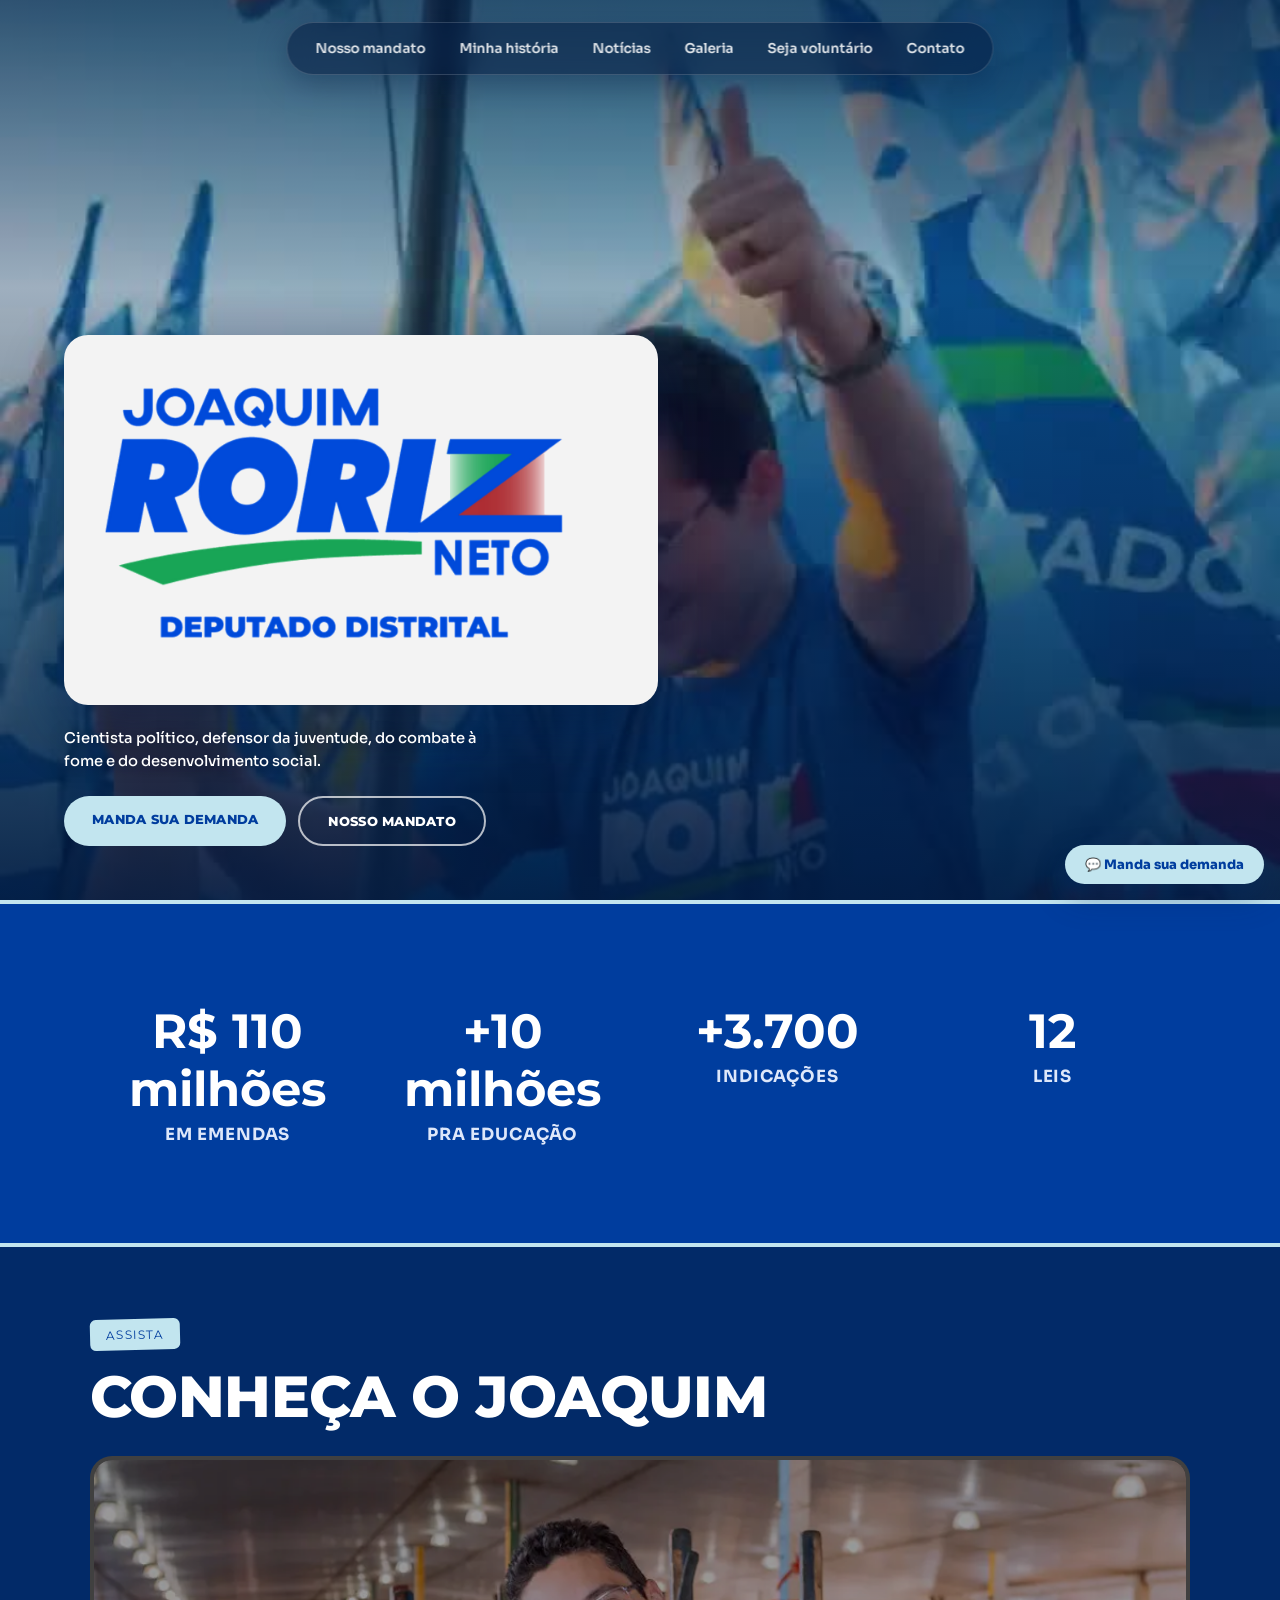
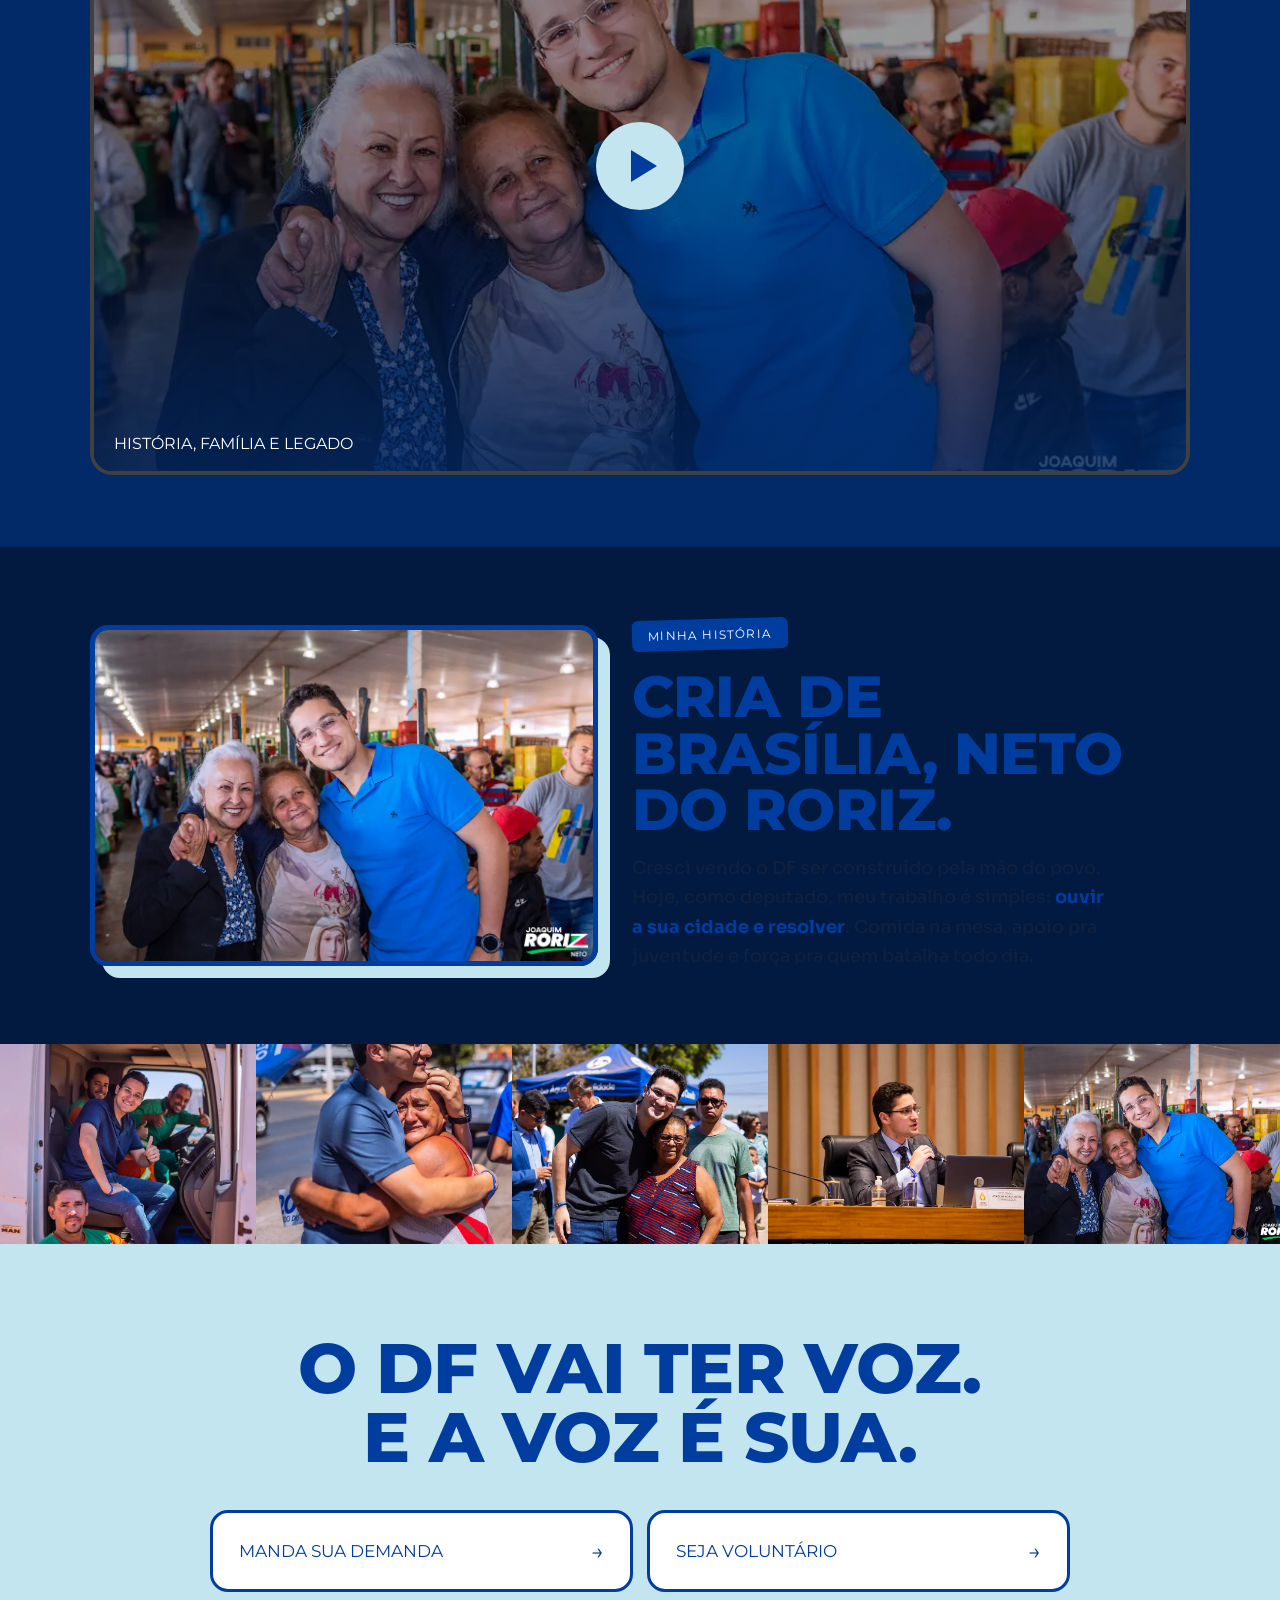
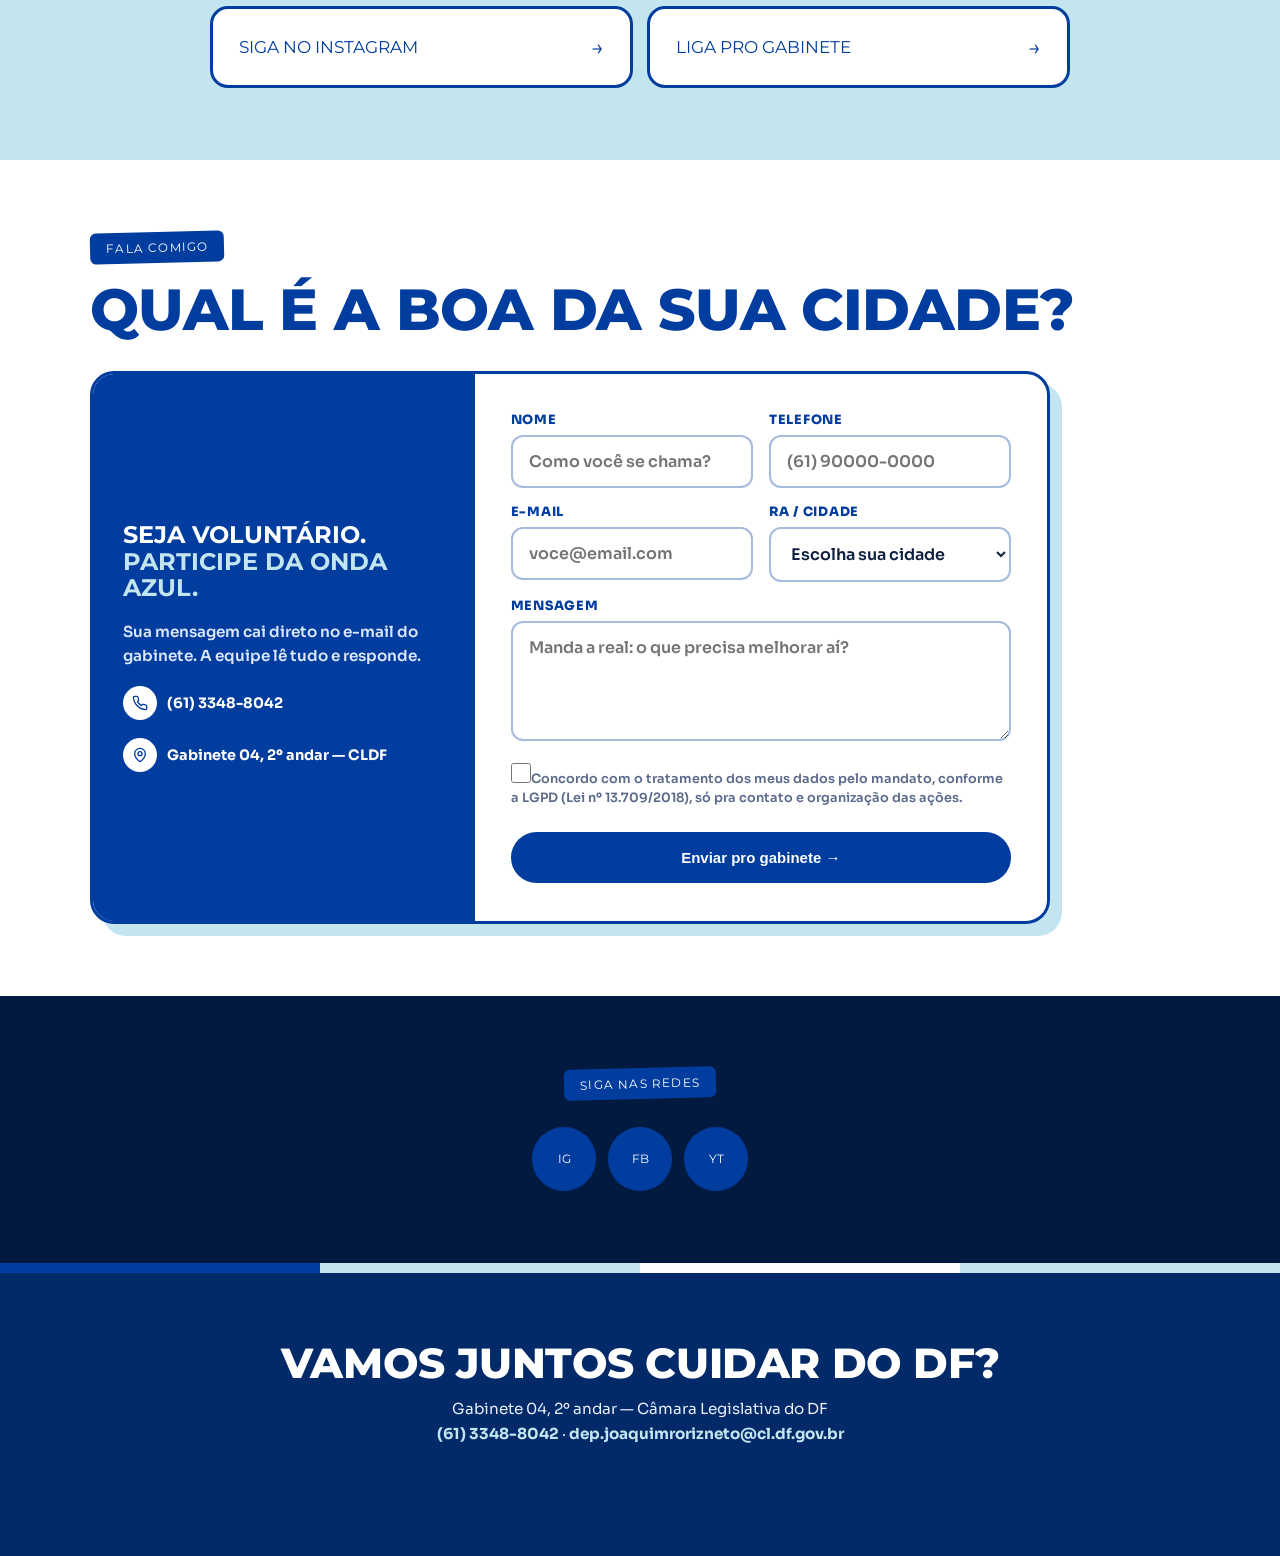
==== index.html @ 51ec64c5 "V4: prisma hero com video de fundo" ====
<!DOCTYPE html>
<html lang="pt-BR">
<head>
<meta charset="utf-8" />
<meta name="viewport" content="width=device-width, initial-scale=1" />
<title>Joaquim Roriz Neto — Do povo do DF</title>
<meta name="description" content="Joaquim Roriz Neto, deputado distrital. Manda sua demanda, participa do mandato. O DF tem voz." />
<link rel="preconnect" href="https://fonts.googleapis.com" />
<link rel="preconnect" href="https://fonts.gstatic.com" crossorigin />
<link href="https://fonts.googleapis.com/css2?family=Montserrat:wght@600;700;800;900&family=Sora:wght@400;500;600;700;800&display=swap" rel="stylesheet" />
<link rel="stylesheet" href="style.css" />
</head>
<body class="home-video">

<header>
  <a class="brand" href="#topo"><img class="hlogo" src="img/roriz-logo.png" alt="Joaquim Roriz Neto — Deputado Distrital" /></a>
  <nav class="hnav">
    <a href="mandato/">Nosso mandato</a>
    <a href="historia/">Minha história</a>
    <a href="noticias/">Notícias</a>
    <a href="galeria/">Galeria de fotos</a>
    <a href="voluntario/">Seja voluntário</a>
    <a href="contato/">Contato</a>
  </nav>
  <nav class="hbtns">
    <a class="btn btn-ghost" href="https://www.instagram.com/joaquimrorizneto/" target="_blank" rel="noreferrer">Instagram</a>
    <a class="btn btn-verde" href="#demanda">Manda sua demanda</a>
  </nav>
  <button class="burger" type="button" aria-label="Abrir menu" onclick="document.body.classList.toggle('menu-open')">
    <span></span><span></span><span></span>
  </button>
</header>
<nav class="menu" id="menu">
  <a href="mandato/">Nosso mandato <em>→</em></a>
  <a href="historia/">Minha história <em>→</em></a>
  <a href="noticias/">Notícias <em>→</em></a>
  <a href="galeria/">Galeria de fotos <em>→</em></a>
  <a href="voluntario/">Seja voluntário <em>→</em></a>
  <a class="dest" href="contato/">Contato <em>→</em></a>
</nav>


<section class="phero" id="topo">
  <video class="phero-video" autoplay muted loop playsinline preload="auto" poster="img/hero-poster.jpg" aria-hidden="true">
    <source src="img/hero-video.mp4" type="video/mp4" />
  </video>
  <div class="phero-overlay"></div>

  <nav class="pnav" aria-label="Menu principal">
    <a href="mandato/">Nosso mandato</a>
    <a href="historia/">Minha história</a>
    <a href="noticias/">Notícias</a>
    <a href="galeria/">Galeria</a>
    <a href="voluntario/">Seja voluntário</a>
    <a href="contato/">Contato</a>
  </nav>
  <button class="burger pburger" type="button" aria-label="Abrir menu" onclick="document.body.classList.toggle('menu-open')">
    <span></span><span></span><span></span>
  </button>

  <div class="phero-content">
    <div class="pmark"><img src="img/roriz-logo.png" alt="Joaquim Roriz Neto — Deputado Distrital" /></div>
    <p class="pcopy">Cientista político, defensor da juventude, do combate à fome e do desenvolvimento social.</p>
    <div class="ppills">
      <a class="ppill ppill-solid" href="contato/">Manda sua demanda</a>
      <a class="ppill ppill-out" href="mandato/">Nosso mandato</a>
    </div>
  </div>
</section>

<section class="stats-band" aria-label="Números do mandato">
  <div class="wrap">
    <a href="mandato/"><b>R$ 110 milhões</b><small>em emendas</small></a>
    <a href="mandato/"><b>+10 milhões</b><small>pra educação</small></a>
    <a href="mandato/"><b>+3.700</b><small>indicações</small></a>
    <a href="mandato/"><b>12</b><small>leis</small></a>
  </div>
</section>

<section class="video-sec">
  <div class="wrap up">
    <span class="tag">Assista</span>
    <h2 class="display">Conheça o Joaquim</h2>
    <button type="button" class="player" aria-label="Assistir ao vídeo sobre Joaquim Roriz Neto">
      <img src="img/action-2.webp" alt="" aria-hidden="true" />
      <span class="play-btn"><span></span></span>
      <figcaption>História, família e legado</figcaption>
    </button>
  </div>
</section>

<section class="historia" id="historia">
  <div class="wrap">
    <img class="up" src="img/action-2.webp" alt="Joaquim com a população" />
    <div class="up">
      <span class="tag">Minha história</span>
      <h2 class="display">Cria de Brasília, neto do Roriz.</h2>
      <p>Cresci vendo o DF ser construído pela mão do povo. Hoje, como deputado, meu trabalho é simples: <strong>ouvir a sua cidade e resolver</strong>. Comida na mesa, apoio pra juventude e força pra quem batalha todo dia.</p>
    </div>
  </div>
</section>

<section class="fotos">
  <div class="strip">
    <img src="img/action-1.webp" alt="Agenda pública" loading="lazy" />
    <img src="img/action-3.webp" alt="Agenda pública" loading="lazy" />
    <img src="img/action-4.webp" alt="Agenda pública" loading="lazy" />
    <img src="img/action-5.webp" alt="Agenda pública" loading="lazy" />
    <img src="img/action-2.webp" alt="Agenda pública" loading="lazy" />
  </div>
</section>

<section class="blocao">
  <div class="wrap up">
    <h2 class="display">O DF vai ter voz.<br />E a voz é sua.</h2>
    <div class="big-grid">
      <a class="big-btn" href="#demanda">Manda sua demanda <span class="seta">→</span></a>
      <a class="big-btn" href="voluntario/">Seja voluntário <span class="seta">→</span></a>
      <a class="big-btn" href="https://www.instagram.com/joaquimrorizneto/" target="_blank" rel="noreferrer">Siga no Instagram <span class="seta">→</span></a>
      <a class="big-btn" href="tel:+556133488042">Liga pro gabinete <span class="seta">→</span></a>
    </div>
  </div>
</section>

<section id="demanda">
  <div class="wrap up">
    <span class="tag">Fala comigo</span>
    <h2 class="display">Qual é a boa da sua cidade?</h2>
    <div class="form-shell">
      <div class="form-side">
        <h3>Seja voluntário.<br /><em>Participe da Onda Azul.</em></h3>
        <p>Sua mensagem cai direto no e-mail do gabinete. A equipe lê tudo e responde.</p>
        <span class="canal"><b><svg xmlns="http://www.w3.org/2000/svg" width="16" height="16" viewBox="0 0 24 24" fill="none" stroke="#003d9e" stroke-width="2" stroke-linecap="round" stroke-linejoin="round"><path d="M22 16.92v3a2 2 0 0 1-2.18 2 19.79 19.79 0 0 1-8.63-3.07 19.5 19.5 0 0 1-6-6 19.79 19.79 0 0 1-3.07-8.67A2 2 0 0 1 4.11 2h3a2 2 0 0 1 2 1.72 12.84 12.84 0 0 0 .7 2.81 2 2 0 0 1-.45 2.11L8.09 9.91a16 16 0 0 0 6 6l1.27-1.27a2 2 0 0 1 2.11-.45 12.84 12.84 0 0 0 2.81.7A2 2 0 0 1 22 16.92z"/></svg></b>(61) 3348-8042</span>
        <span class="canal"><b><svg xmlns="http://www.w3.org/2000/svg" width="16" height="16" viewBox="0 0 24 24" fill="none" stroke="#003d9e" stroke-width="2" stroke-linecap="round" stroke-linejoin="round"><path d="M20 10c0 4.993-5.539 10.193-7.399 11.799a1 1 0 0 1-1.202 0C9.539 20.193 4 14.993 4 10a8 8 0 0 1 16 0"/><circle cx="12" cy="10" r="3"/></svg></b>Gabinete 04, 2º andar — CLDF</span>
      </div>
      <form class="form-grid form-main" id="form">
      <div><label for="f-nome">Nome</label><input id="f-nome" name="nome" required placeholder="Como você se chama?" /></div>
      <div><label for="f-zap">Telefone</label><input id="f-zap" name="zap" required placeholder="(61) 90000-0000" /></div>
      <div><label for="f-email">E-mail</label><input id="f-email" name="email" type="email" required placeholder="voce@email.com" /></div>
      <div><label for="f-cidade">RA / Cidade</label><select id="f-cidade" name="cidade" required>
        <option value="" disabled selected>Escolha sua cidade</option>
        <option>Samambaia</option><option>Ceilândia</option><option>Planaltina</option>
        <option>Santa Maria</option><option>Recanto das Emas</option><option>Gama</option>
        <option>Taguatinga</option><option>Sobradinho</option><option>São Sebastião</option>
        <option>Riacho Fundo</option><option>Guará</option><option>Águas Claras</option>
        <option>Paranoá</option><option>Brazlândia</option><option>Itapoã</option>
        <option>Estrutural</option><option>Vicente Pires</option><option>Plano Piloto</option>
        <option>Outra cidade do DF</option>
      </select></div>
      <div class="full"><label for="f-msg">Mensagem</label><textarea id="f-msg" name="msg" required placeholder="Manda a real: o que precisa melhorar aí?"></textarea></div>
      <div class="full"><label class="lgpd"><input type="checkbox" name="lgpd" required />Concordo com o tratamento dos meus dados pelo mandato, conforme a LGPD (Lei nº 13.709/2018), só pra contato e organização das ações.</label></div>
      <div class="full"><button class="btn btn-azul" type="submit" style="font-size:15px;padding:17px">Enviar pro gabinete →</button></div>
    </form></div>
  </div>
</section>

<section class="redes">
  <div class="wrap up">
    <span class="tag">Siga nas redes</span>
    <div class="social-row">
      <a href="https://www.instagram.com/joaquimrorizneto/" target="_blank" rel="noreferrer">IG</a>
      <a href="https://www.facebook.com/joaquimrorizneto/?locale=pt_BR" target="_blank" rel="noreferrer">FB</a>
      <a href="https://www.youtube.com/channel/UCgU1HtmN7kLGDxk5m6H0QRw" target="_blank" rel="noreferrer">YT</a>
    </div>
  </div>
</section>

<div class="barrinha"></div>
<footer>
  <p class="display">Vamos juntos cuidar do DF?</p>
  <p>
    Gabinete 04, 2º andar — Câmara Legislativa do DF<br />
    <a href="tel:+556133488042">(61) 3348-8042</a> ·
    <a href="mailto:dep.joaquimrorizneto@cl.df.gov.br">dep.joaquimrorizneto@cl.df.gov.br</a>
  </p>
</footer>

<a class="btn btn-verde float" href="#demanda">💬 Manda sua demanda</a>

<script>
document.getElementById('form').addEventListener('submit',function(e){
  e.preventDefault();
  var d=new FormData(this);
  var body=['Nome: '+d.get('nome'),'Telefone: '+d.get('zap'),'E-mail: '+d.get('email'),'RA / Cidade: '+d.get('cidade'),'',d.get('msg')].join('\n');
  location.href='mailto:dep.joaquimrorizneto@cl.df.gov.br?subject='+encodeURIComponent('Demanda pelo site — '+d.get('cidade'))+'&body='+encodeURIComponent(body);
});
document.querySelectorAll('.menu a').forEach(function(a){a.addEventListener('click',function(){document.body.classList.remove('menu-open')})});
document.documentElement.classList.add('js');
var io=new IntersectionObserver(function(es){es.forEach(function(en){if(en.isIntersecting){en.target.classList.add('in');io.unobserve(en.target)}})},{threshold:.15});
document.querySelectorAll('.up').forEach(function(el){io.observe(el)});
</script>
</body>
</html>
---- style.css ----
:root{
  /* Paleta oficial — Manual de Identidade Visual v1.0 */
  --azul:#003d9e; --azul-escuro:#022a68; --verde:#21a659; --verde-claro:#d7efc2; --azul-claro:#c2e5ef;
  --vermelho:#b5322f; --off:#f3f3f3; --ink:#10203f;
  /* Tipografia oficial: Montserrat (títulos/destaques) + Sora (textos) */
  --font-display:"Montserrat", ui-sans-serif, system-ui, sans-serif;
  --font-sans:"Sora", ui-sans-serif, system-ui, sans-serif;
}
*{margin:0;padding:0;box-sizing:border-box}
html{scroll-behavior:smooth}
html,body{overflow-x:clip}
body{font-family:var(--font-sans);background:var(--off);color:var(--ink);-webkit-font-smoothing:antialiased}
.display{font-family:var(--font-display);font-weight:800;text-transform:uppercase;line-height:.98;letter-spacing:-.01em}
img{display:block;max-width:100%}

/* header */
header{position:fixed;inset:0 0 auto 0;z-index:50;display:flex;align-items:center;justify-content:space-between;
  gap:12px;padding:12px 18px;background:rgba(243,243,243,.92);backdrop-filter:blur(8px);border-bottom:3px solid var(--azul)}
.brand{display:flex;align-items:center;gap:10px;font-family:var(--font-display);font-size:15px;color:var(--azul);text-transform:uppercase;text-decoration:none}
.hlogo{height:52px;width:auto;display:block}
.brand span{color:var(--azul)}
.hbtns{display:flex;gap:8px}
.btn{display:inline-flex;align-items:center;justify-content:center;gap:8px;border-radius:999px;
  padding:11px 20px;font-weight:800;font-size:13px;text-decoration:none;transition:transform .2s ease;cursor:pointer;border:0}
.btn:hover{transform:translateY(-2px)}
.btn-verde{background:var(--azul-claro);color:var(--azul)}
.btn-azul{background:var(--azul);color:#fff}
.btn-ghost{background:#fff;color:var(--azul);border:2px solid var(--azul)}

/* hero V3 — uma tela: colagem esq., logo+tagline dir., faixa azul no pé (ref 4/SVG) */
.hero{position:relative;overflow:hidden;background:var(--off);display:flex;flex-direction:column;padding:76px 0 0}
@media(min-width:900px){.hero{height:100svh;min-height:640px;padding-top:76px}}
.hero-body{flex:1;display:flex;flex-direction:column;min-height:0}
@media(min-width:900px){.hero-body{display:grid;grid-template-columns:1.45fr 1fr;align-items:center}}
.hero-z{margin:0;min-height:0;order:2;display:flex;align-items:flex-end;justify-content:center}
@media(min-width:900px){.hero-z{order:1;height:100%}}
.hero-z img{display:block;width:min(92%,560px);height:auto;margin-bottom:-1px}
@media(min-width:900px){.hero-z img{width:auto;height:min(96%,760px);max-width:100%;object-fit:contain;object-position:center bottom;margin-bottom:-1px}}
.hero-txt{order:1;display:flex;flex-direction:column;align-items:center;gap:20px;padding:18px 22px 6px;text-align:center}
@media(min-width:900px){.hero-txt{order:2;align-items:flex-start;text-align:left;padding:0 56px 0 0;max-width:600px}}
.hero-logo{width:min(430px,80%);display:block}
.hero p.hero-lead{font-family:var(--font-sans);color:var(--azul);font-size:clamp(0.9rem,1.3vw,1.3rem);font-weight:600;line-height:1.55;margin:0 auto;max-width:min(80%,430px)}
@media(min-width:900px){.hero p.hero-lead{margin:0;max-width:430px;font-size:1.3rem}}
.hero-actions{position:relative;background:var(--azul);display:flex;flex-wrap:wrap;justify-content:center;gap:18px;padding:26px 22px}
.hero-pill{flex:1 1 260px;max-width:420px;text-align:center;background:#fff;color:var(--azul);
  font-family:var(--font-display);font-weight:800;font-size:clamp(1.05rem,1.6vw,1.35rem);
  padding:18px 26px;border-radius:999px;text-decoration:none;box-shadow:0 8px 0 rgba(0,0,0,.18);
  transition:transform .2s ease,box-shadow .2s ease,background .2s ease,color .2s ease}
.hero-pill:hover{transform:translateY(-3px);box-shadow:0 11px 0 rgba(0,0,0,.2);background:var(--azul-claro)}

section{padding:72px 22px}
.wrap{max-width:1100px;margin:0 auto}
.tag{display:inline-block;background:var(--azul);color:#fff;font-family:var(--font-display);
  text-transform:uppercase;font-size:12px;letter-spacing:.1em;padding:8px 16px;border-radius:6px;transform:rotate(-1.5deg)}
h2.display{font-size:clamp(2rem,6vw,3.6rem);margin-top:18px;color:var(--azul)}

/* história */
.historia .wrap{display:grid;gap:34px;align-items:center}
@media(min-width:820px){.historia .wrap{grid-template-columns:1fr 1.1fr}}
.historia img{border-radius:18px;border:5px solid var(--azul);box-shadow:12px 12px 0 var(--azul-claro)}
.historia p{font-size:1.12rem;line-height:1.65;font-weight:500;margin-top:16px;max-width:480px}
.historia strong{color:var(--azul)}

/* números */
.numeros{background:var(--azul);color:#fff}
.numeros h2{color:#fff}
.numeros .tag{background:var(--azul-claro);color:var(--azul)}
.grid-num{display:grid;gap:14px;margin-top:34px;grid-template-columns:repeat(2,1fr)}
@media(min-width:820px){.grid-num{grid-template-columns:repeat(4,1fr)}}
.card-num{display:block;text-decoration:none;color:#fff;background:rgba(255,255,255,.08);border:2px solid rgba(255,255,255,.25);border-radius:16px;
  padding:26px 20px;transition:transform .25s ease,background .25s ease;cursor:pointer}
.card-num:hover{transform:translateY(-6px);background:var(--azul-claro);color:var(--azul)}
.card-num:hover b,.card-num:hover small{color:var(--azul)}
.card-num b{font-family:var(--font-display);font-size:clamp(1.6rem,4vw,2.4rem);display:block}
.card-num small{font-weight:700;font-size:.95rem;display:block;margin-top:6px;color:#e8eefb}

/* fotos */
.fotos{padding:0}
.strip{display:grid;grid-template-columns:repeat(5,1fr)}
.strip img{width:100%;height:200px;object-fit:cover;filter:saturate(1.05);transition:transform .3s ease}
.strip img:hover{transform:scale(1.05)}
@media(max-width:700px){.strip{grid-template-columns:repeat(2,1fr)}.strip img:nth-child(5){display:none}}

/* CTA blocão */
.blocao{background:#c2e5ef;text-align:center}
.blocao h2{color:var(--azul);font-size:clamp(2.2rem,7vw,4.4rem)}
.big-grid{display:grid;gap:14px;margin:38px auto 0;max-width:860px;grid-template-columns:1fr}
@media(min-width:700px){.big-grid{grid-template-columns:1fr 1fr}}
.big-btn{display:flex;align-items:center;justify-content:space-between;gap:12px;background:#fff;
  border:3px solid var(--azul);border-radius:18px;padding:24px 26px;text-decoration:none;color:var(--azul);
  font-family:var(--font-display);text-transform:uppercase;font-size:1.05rem;
  transition:transform .2s ease,background .2s ease,color .2s ease}
.big-btn:hover{transform:translate(-3px,-3px);background:var(--azul);color:#fff;box-shadow:6px 6px 0 var(--azul-claro)}
.big-btn .seta{font-size:1.4rem}

/* redes */
.redes{text-align:center}
.social-row{display:flex;flex-wrap:wrap;justify-content:center;gap:12px;margin-top:28px}
.social-row a{display:grid;place-items:center;width:64px;height:64px;border-radius:50%;
  background:var(--azul);color:#fff;font-family:var(--font-display);font-size:12px;text-decoration:none;
  transition:transform .2s ease,background .2s ease}
.social-row a:hover{transform:scale(1.12) rotate(-6deg);background:var(--azul-claro);color:var(--azul)}

footer{background:var(--azul-escuro);color:#e8eefb;text-align:center;padding:56px 22px 110px}
footer .display{color:#fff;font-size:clamp(1.6rem,5vw,2.6rem)}
footer p{margin-top:14px;font-size:.95rem;line-height:1.6}
footer a{color:var(--azul-claro);font-weight:700;text-decoration:none}
.barrinha{height:10px;background:linear-gradient(90deg,var(--azul) 0 25%,var(--azul-claro) 25% 50%,#fff 50% 75%,var(--azul-claro) 75%)}

/* flutuante */
.float{position:fixed;right:16px;bottom:16px;z-index:60;box-shadow:0 14px 30px rgba(2,42,104,.35)}

/* form modal simples */
#demanda{background:#fff}
.form-card{margin-top:30px;max-width:680px;background:var(--off);border:3px solid var(--azul);border-radius:22px;
  padding:28px 24px;box-shadow:10px 10px 0 var(--azul-claro)}
@media(min-width:700px){.form-card{padding:36px}}
.form-grid{display:grid;gap:16px}
@media(min-width:700px){.form-grid{grid-template-columns:1fr 1fr}
  .form-grid .full{grid-column:1/-1}}
.form-grid label{display:block;font-weight:800;font-size:.8rem;text-transform:uppercase;letter-spacing:.06em;color:var(--azul);margin-bottom:7px}
.form-grid input,.form-grid select,.form-grid textarea{width:100%;padding:14px 16px;border:2px solid rgba(0,61,158,.35);
  border-radius:12px;font:inherit;font-weight:600;background:#fff;color:var(--ink);transition:border-color .2s,box-shadow .2s}
.form-grid input:focus,.form-grid select:focus,.form-grid textarea:focus{outline:none;border-color:var(--azul);box-shadow:0 0 0 4px rgba(0,61,158,.25)}
.form-grid textarea{min-height:120px;resize:vertical}
.form-grid .btn{width:100%;justify-content:center}

.js .up{opacity:0;transform:translateY(24px);transition:opacity .7s ease,transform .7s ease}
.js .up.in{opacity:1;transform:none}
@media(prefers-reduced-motion:reduce){.js .up{opacity:1;transform:none}}

/* nav interna */
.hnav{display:none;gap:2px;align-items:center}
@media(min-width:1080px){.hnav{display:flex}}
.hnav a{text-decoration:none;color:var(--ink);font-weight:800;font-size:12px;padding:8px 10px;border-radius:999px;white-space:nowrap;transition:background .2s,color .2s}
.hnav a:hover,.hnav a.on{background:var(--azul);color:#fff}

/* hero interno */
.hero-int{position:relative;background:var(--azul);color:#fff;padding:150px 22px 60px;overflow:hidden}
.hero-int .wrap{position:relative;z-index:2}
.hero-int h1{font-size:clamp(2.4rem,7vw,5rem);color:#fff}
.hero-int h1 em{font-style:normal;color:var(--azul-claro)}
.hero-int p.sub{margin-top:14px;font-size:1.1rem;font-weight:700;color:#e8eefb;max-width:520px}
.hero-int .tag{background:var(--azul-claro);color:var(--azul)}
.hero-int::after{content:"";position:absolute;right:-80px;bottom:-120px;width:420px;height:420px;border-radius:50%;background:rgba(255,255,255,.06)}

/* timeline */
.tl{margin-top:40px;display:grid;gap:0;position:relative}
.tl-item{position:relative;padding:0 0 34px 34px;border-left:4px solid var(--azul)}
.tl-item:last-child{border-left-color:transparent}
.tl-item::before{content:"";position:absolute;left:-14px;top:0;width:24px;height:24px;border-radius:50%;background:var(--azul-claro);border:5px solid var(--off)}
.tl-item .ano{font-family:var(--font-display);text-transform:uppercase;color:var(--azul);font-size:.85rem;letter-spacing:.08em}
.tl-item h3{font-family:var(--font-display);text-transform:uppercase;color:var(--azul);font-size:1.3rem;margin-top:4px}
.tl-item p{margin-top:8px;max-width:560px;line-height:1.6;font-weight:500}

/* cards de leis / bandeiras */
.cards{display:grid;gap:14px;margin-top:34px}
@media(min-width:760px){.cards{grid-template-columns:1fr 1fr}}
.card{background:#fff;border:3px solid var(--azul);border-radius:18px;padding:26px;transition:transform .2s ease,box-shadow .2s ease}
.card:hover{transform:translate(-3px,-3px);box-shadow:6px 6px 0 var(--azul-claro)}
.card .mini{display:inline-block;background:var(--azul-claro);color:var(--azul);font-weight:800;font-size:.75rem;text-transform:uppercase;letter-spacing:.06em;padding:5px 12px;border-radius:999px}
.card h3{font-family:var(--font-display);text-transform:uppercase;color:var(--azul);font-size:1.15rem;margin-top:14px}
.card p{margin-top:10px;line-height:1.6;font-weight:500;font-size:.98rem}

/* checklist voluntário */
.check{margin-top:30px;display:grid;gap:12px;max-width:560px}
.check li{list-style:none;display:flex;gap:12px;align-items:flex-start;background:#fff;border:3px solid var(--azul);border-radius:14px;padding:16px 18px;font-weight:700}
.check li::before{content:"✓";font-family:var(--font-display);color:var(--azul);background:var(--azul-claro);border-radius:50%;width:26px;height:26px;display:grid;place-items:center;flex-shrink:0}

/* hamburguer + menu mobile */
.burger{position:relative;width:46px;height:46px;border-radius:12px;border:2px solid var(--azul);
  background:#fff;cursor:pointer;flex-shrink:0;padding:0}
.burger span{position:absolute;left:11px;width:20px;height:3px;background:var(--azul);border-radius:2px;transition:transform .25s ease,opacity .25s ease}
.burger span:nth-child(1){top:13px}
.burger span:nth-child(2){top:20px}
.burger span:nth-child(3){top:27px}
@media(min-width:1080px){.burger{display:none}}
body.menu-open .burger span:nth-child(1){transform:translateY(7px) rotate(45deg)}
body.menu-open .burger span:nth-child(2){opacity:0}
body.menu-open .burger span:nth-child(3){transform:translateY(-7px) rotate(-45deg)}
.menu{position:fixed;inset:0;z-index:45;background:var(--azul);display:flex;flex-direction:column;justify-content:center;
  padding:90px 26px 40px;gap:6px;opacity:0;pointer-events:none;transition:opacity .3s ease}
body.menu-open .menu{opacity:1;pointer-events:auto}
body.menu-open{overflow:hidden}
.menu a{font-family:var(--font-display);text-transform:uppercase;text-decoration:none;color:#fff;
  font-size:clamp(1.6rem,7vw,2.4rem);padding:12px 0;border-bottom:2px solid rgba(255,255,255,.18);
  display:flex;justify-content:space-between;align-items:center;transform:translateY(14px);opacity:0;transition:transform .35s ease,opacity .35s ease}
body.menu-open .menu a{transform:none;opacity:1}
body.menu-open .menu a:nth-child(2){transition-delay:.05s}
body.menu-open .menu a:nth-child(3){transition-delay:.1s}
body.menu-open .menu a:nth-child(4){transition-delay:.15s}
body.menu-open .menu a:nth-child(5){transition-delay:.2s}
.menu a em{font-style:normal;color:var(--azul-claro);font-size:1.2rem}
.menu a.dest{color:var(--azul-claro)}
body.menu-open header{background:var(--azul);border-bottom-color:var(--azul-claro)}
body.menu-open .brand{color:#fff}
body.menu-open .burger{background:transparent;border-color:#fff}
body.menu-open .burger span{background:#fff}
@media(max-width:1079px){
  .hbtns{display:none}
  header{padding:10px 14px}
  .brand{white-space:nowrap;font-size:14px}
}
@media(max-width:639px){.hlogo{display:none}}

/* timeline centralizada com foto */
.tl2{position:relative;margin:48px auto 0;max-width:920px}
.tl2::before{content:"";position:absolute;left:19px;top:8px;bottom:8px;width:4px;border-radius:2px;
  background:linear-gradient(var(--azul),var(--azul-claro))}
@media(min-width:860px){.tl2::before{left:50%;transform:translateX(-50%)}}
.tl2-item{position:relative;padding:0 0 52px 56px}
@media(min-width:860px){
  .tl2-item{width:50%;padding:0 48px 64px 0}
  .tl2-item:nth-child(even){margin-left:50%;padding:0 0 64px 48px}
}
.tl2-dot{position:absolute;left:9px;top:6px;width:24px;height:24px;border-radius:50%;background:var(--azul-claro);
  border:5px solid var(--off);z-index:2;animation:tl-pulse 2.6s ease-in-out infinite}
@media(min-width:860px){
  .tl2-item .tl2-dot{left:auto;right:-12px}
  .tl2-item:nth-child(even) .tl2-dot{right:auto;left:-12px}
}
@keyframes tl-pulse{0%,100%{box-shadow:0 0 0 0 rgba(194,229,239,.65)}50%{box-shadow:0 0 0 10px rgba(194,229,239,0)}}
.tl2-card{background:#fff;border:3px solid var(--azul);border-radius:18px;overflow:hidden;
  transition:transform .25s ease,box-shadow .25s ease}
.tl2-card:hover{transform:translateY(-4px);box-shadow:8px 8px 0 var(--azul-claro)}
.tl2-card img{width:100%;height:170px;object-fit:cover}
.tl2-body{padding:20px 22px 24px}
.tl2-body .ano{font-family:var(--font-display);text-transform:uppercase;color:var(--azul);font-size:.8rem;letter-spacing:.1em}
.tl2-body h3{font-family:var(--font-display);text-transform:uppercase;color:var(--azul);font-size:1.25rem;margin-top:6px}
.tl2-body p{margin-top:10px;line-height:1.6;font-weight:500;font-size:.97rem}

/* entrada lateral */
.js .from-l,.js .from-r{opacity:0;transition:opacity .7s ease,transform .7s ease}
.js .from-l{transform:translateX(-42px)}
.js .from-r{transform:translateX(42px)}
.js .from-l.in,.js .from-r.in{opacity:1;transform:none}
@media(prefers-reduced-motion:reduce){.js .from-l,.js .from-r{opacity:1;transform:none}}

/* faixa estatica de numeros */
.stats-band{background:var(--azul);border-top:4px solid var(--azul-claro);border-bottom:4px solid var(--azul-claro)}
.stats-band .wrap{display:grid;grid-template-columns:repeat(2,1fr);max-width:1100px;margin:0 auto}
@media(min-width:820px){.stats-band .wrap{grid-template-columns:repeat(4,1fr)}}
.stats-band a{display:block;text-align:center;text-decoration:none;color:#fff;padding:26px 12px;transition:background .2s ease}
.stats-band a:hover{background:var(--azul-claro);color:var(--azul)}
.stats-band a:hover b,.stats-band a:hover small{color:var(--azul)}
.stats-band b{font-family:var(--font-display);font-size:clamp(2.1rem,3.8vw,3rem);display:block}
.stats-band small{display:block;margin-top:6px;font-weight:700;font-size:1.05rem;color:#dde7fa;text-transform:uppercase;letter-spacing:.05em}

/* seção vídeo */
.video-sec{background:var(--azul-escuro);color:#fff}
.video-sec .tag{background:var(--azul-claro);color:var(--azul)}
.video-sec h2{color:#fff}
.player{position:relative;margin-top:32px;border-radius:22px;overflow:hidden;border:4px solid rgba(255,255,255,.25);
  aspect-ratio:16/9;cursor:pointer;display:block;width:100%;background:#000;padding:0}
.player img{position:absolute;inset:0;width:100%;height:100%;object-fit:cover;opacity:.6;transition:transform .5s ease,opacity .3s ease}
.player:hover img{transform:scale(1.04);opacity:.75}
.player::after{content:"";position:absolute;inset:0;background:linear-gradient(to top,rgba(2,42,104,.75),transparent 55%)}
.play-btn{position:absolute;inset:0;margin:auto;width:88px;height:88px;border-radius:50%;background:var(--azul-claro);
  display:grid;place-items:center;z-index:2;animation:tl-pulse 2.4s ease-in-out infinite;transition:transform .25s ease}
.player:hover .play-btn{transform:scale(1.1)}
.play-btn span{width:0;height:0;border-left:26px solid var(--azul);border-top:16px solid transparent;border-bottom:16px solid transparent;margin-left:7px}
.player figcaption{color:#fff;position:absolute;left:20px;bottom:18px;z-index:2;font-family:var(--font-display);text-transform:uppercase;font-size:1rem}

/* formulário 2.0 */
.form-shell{margin-top:34px;display:grid;border:3px solid var(--azul);border-radius:24px;overflow:hidden;
  box-shadow:12px 12px 0 var(--azul-claro);background:#fff;max-width:960px}
@media(min-width:880px){.form-shell{grid-template-columns:.8fr 1.2fr}}
.form-side{background:var(--azul);color:#fff;padding:34px 30px;display:flex;flex-direction:column;gap:18px;justify-content:center}
.form-side h3{font-family:var(--font-display);text-transform:uppercase;font-size:1.5rem;line-height:1.1}
.form-side h3 em{font-style:normal;color:var(--azul-claro)}
.form-side p{font-weight:600;font-size:.95rem;line-height:1.6;color:#dde7fa}
.form-side .canal{display:flex;align-items:center;gap:10px;font-weight:700;font-size:.9rem;color:#fff}
.form-side .canal b{display:grid;place-items:center;width:34px;height:34px;border-radius:50%;background:#fff;flex-shrink:0}
.form-main{padding:30px 24px}
@media(min-width:880px){.form-main{padding:38px 36px}}
.lgpd{display:flex;gap:10px;align-items:flex-start;font-size:.8rem;font-weight:600;color:#5a6a8a;line-height:1.5}
.lgpd input{width:20px;height:20px;margin-top:1px;accent-color:var(--azul);flex-shrink:0}

/* galeria */
.galeria-grid{display:grid;gap:14px;grid-template-columns:1fr 1fr}
@media(min-width:820px){.galeria-grid{grid-template-columns:repeat(3,1fr)}}
.galeria-grid figure{margin:0;border-radius:16px;overflow:hidden;border:3px solid var(--azul);aspect-ratio:4/3;background:var(--azul)}
.galeria-grid img{width:100%;height:100%;object-fit:cover;transition:transform .4s ease}
.galeria-grid figure:hover img{transform:scale(1.06)}
.form-grid label.lgpd{text-transform:none;letter-spacing:0;font-size:.8rem;font-weight:600;color:#5a6a8a}

/* tl3 */
.tl3{position:relative;margin:48px auto 0;max-width:920px}
.tl3::before{content:"";position:absolute;left:6px;top:4px;bottom:4px;width:3px;border-radius:2px;
  background:linear-gradient(180deg,var(--azul),var(--azul-claro))}
@media(min-width:860px){.tl3::before{left:50%;transform:translateX(-50%)}}
.tl3-item{position:relative;padding:0 0 40px 28px;display:flex;gap:16px;align-items:flex-start}
.tl3-item:last-child{padding-bottom:0}
@media(min-width:860px){
  .tl3-item{width:50%;padding:0 40px 52px 0;text-align:right;flex-direction:row-reverse;justify-content:flex-start;gap:20px}
  .tl3-item:nth-child(even){margin-left:50%;padding:0 0 52px 40px;text-align:left;flex-direction:row}
}
.tl3-dot{position:absolute;left:0;top:6px;width:14px;height:14px;border-radius:50%;
  background:var(--azul-claro);border:3px solid #fff;box-shadow:0 0 0 2px var(--azul)}
@media(min-width:860px){
  .tl3-item .tl3-dot{left:auto;right:-8.5px}
  .tl3-item:nth-child(even) .tl3-dot{right:auto;left:-8.5px}
}
.tl3-foto{width:118px;height:118px;object-fit:cover;border-radius:18px;box-shadow:0 6px 16px rgba(16,32,63,.18);flex-shrink:0}
.tl3-body{margin-top:0;max-width:380px}
.tl3-body .ano{display:block;font-family:var(--font-display);text-transform:uppercase;color:var(--azul);
  font-size:.95rem;letter-spacing:.12em;font-weight:800}
.tl3-body h3{font-family:var(--font-display);text-transform:none;color:var(--azul);
  font-size:1.65rem;font-weight:800;margin-top:6px}
.tl3-body p{margin-top:10px;line-height:1.65;font-size:1.1rem;color:var(--ink);font-weight:500}

/* news-cards */
.news-grid{display:grid;gap:22px;grid-template-columns:1fr}
@media(min-width:700px){.news-grid{grid-template-columns:1fr 1fr}}
@media(min-width:1024px){.news-grid{grid-template-columns:repeat(3,1fr)}}
.news-card{background:#fff;border-radius:18px;overflow:hidden;border:1px solid rgba(0,61,158,.15);
  transition:transform .25s ease,box-shadow .25s ease}
.news-card:hover{transform:translateY(-4px);box-shadow:0 14px 28px rgba(16,32,63,.14)}
.news-card img{width:100%;height:180px;object-fit:cover;display:block}
.news-body{padding:18px 20px 22px;display:flex;flex-direction:column;gap:8px}
.news-chip{display:inline-block;align-self:flex-start;background:var(--azul-claro);color:var(--azul);
  font-weight:800;font-size:.72rem;text-transform:uppercase;letter-spacing:.06em;
  padding:5px 12px;border-radius:999px}
.news-date{font-size:.75rem;color:#5a6a8a;font-weight:600}
.news-body h3{font-family:var(--font-display);color:var(--azul);font-size:1.05rem;font-weight:800;
  text-transform:none;line-height:1.3}
.news-body p{font-size:.93rem;line-height:1.55;color:var(--ink);font-weight:500}

/* galeria-marquee */
.marquee{overflow:hidden;padding:0;margin-top:36px;
  -webkit-mask-image:linear-gradient(90deg,transparent,#000 8%,#000 92%,transparent);
  mask-image:linear-gradient(90deg,transparent,#000 8%,#000 92%,transparent)}
.marquee-track{display:flex;gap:18px;width:max-content;animation:marquee 40s linear infinite}
.marquee:hover .marquee-track{animation-play-state:paused}
.marquee-card{flex:0 0 auto;width:220px;height:280px;border-radius:20px;overflow:hidden}
@media(min-width:700px){.marquee-card{width:300px;height:380px}}
.marquee-card img{width:100%;height:100%;object-fit:cover;display:block}
@keyframes marquee{from{transform:translateX(0)}to{transform:translateX(-50%)}}
@media(prefers-reduced-motion:reduce){.marquee-track{animation:none}}

/* hero-v4 prisma */
body.home-video header{display:none}
body.home-video{background:#021a40}

.phero{position:relative;width:100%;min-height:100svh;height:100svh;overflow:hidden;isolation:isolate;background:#021a40}
.phero-video{position:absolute;inset:0;width:100%;height:100%;object-fit:cover;z-index:0;pointer-events:none}
.phero-overlay{position:absolute;inset:0;z-index:1;
  background:linear-gradient(180deg,rgba(2,26,64,.72) 0%,rgba(2,26,64,.30) 32%,rgba(2,26,64,.62) 68%,rgba(2,26,64,.92) 100%)}

/* navbar pill flutuante */
.pnav{position:absolute;top:22px;left:50%;transform:translateX(-50%);z-index:6;
  display:none;align-items:center;gap:6px;padding:8px 14px;border-radius:999px;
  background:rgba(2,26,64,.55);-webkit-backdrop-filter:blur(14px);backdrop-filter:blur(14px);
  border:1px solid rgba(255,255,255,.16);box-shadow:0 10px 30px rgba(2,26,64,.35)}
.pnav a{font-family:var(--font-sans);font-weight:600;font-size:.85rem;color:rgba(255,255,255,.86);
  text-decoration:none;padding:9px 14px;border-radius:999px;transition:background .2s ease,color .2s ease;white-space:nowrap}
.pnav a:hover{background:rgba(255,255,255,.14);color:#fff}
@media(min-width:1080px){.pnav{display:flex}}

.burger.pburger{position:absolute;top:20px;right:18px;z-index:8;
  background:rgba(2,26,64,.55);-webkit-backdrop-filter:blur(12px);backdrop-filter:blur(12px);border-color:rgba(255,255,255,.5)}
.burger.pburger span{background:#fff}
body.menu-open .burger.pburger{border-color:#fff}

/* conteudo bottom-left */
.phero-content{position:absolute;z-index:5;left:clamp(20px,5vw,72px);right:clamp(20px,5vw,72px);
  bottom:clamp(34px,6vh,72px);display:flex;flex-direction:column;align-items:flex-start;gap:22px}
.pmark{display:inline-block;background:var(--off);border-radius:24px;padding:clamp(16px,2.4vw,30px) clamp(22px,3.2vw,42px);
  box-shadow:0 22px 60px rgba(2,26,64,.45);opacity:0;transform:translateY(38px);
  animation:pheroUp 1s cubic-bezier(.22,.7,.24,1) .15s forwards}
.pmark img{display:block;width:clamp(300px,40vw,620px);max-width:100%;height:auto}
.pcopy{font-family:var(--font-sans);color:#fff;font-weight:500;font-size:clamp(.92rem,1.15vw,1.05rem);
  line-height:1.6;max-width:420px;text-shadow:0 2px 14px rgba(2,26,64,.6);
  opacity:0;transform:translateY(24px);animation:pheroUp .9s cubic-bezier(.22,.7,.24,1) .5s forwards}
.ppills{display:flex;flex-wrap:wrap;gap:12px;opacity:0;transform:translateY(24px);
  animation:pheroUp .9s cubic-bezier(.22,.7,.24,1) .72s forwards}
.ppill{font-family:var(--font-display);font-weight:800;text-transform:uppercase;letter-spacing:.02em;
  font-size:.82rem;text-decoration:none;padding:15px 28px;border-radius:999px;transition:transform .2s ease,background .2s ease,color .2s ease}
.ppill:hover{transform:translateY(-2px)}
.ppill-solid{background:var(--azul-claro);color:var(--azul)}
.ppill-solid:hover{background:#fff}
.ppill-out{color:#fff;border:2px solid rgba(255,255,255,.7);background:transparent}
.ppill-out:hover{background:#fff;color:var(--azul)}

@keyframes pheroUp{to{opacity:1;transform:none}}
@media(prefers-reduced-motion:reduce){
  .pmark,.pcopy,.ppills{animation:none;opacity:1;transform:none}
  .phero-video{display:none}
}

@media(max-width:860px){
  .phero-content{align-items:center;text-align:center;left:18px;right:18px;bottom:clamp(28px,5vh,56px);gap:18px}
  .pmark{padding:14px 20px;border-radius:20px}
  .pmark img{width:min(74vw,340px)}
  .pcopy{max-width:340px;font-size:.9rem}
  .ppills{flex-direction:column;align-items:stretch;width:min(88vw,340px)}
  .ppill{text-align:center;padding:14px 22px}
}
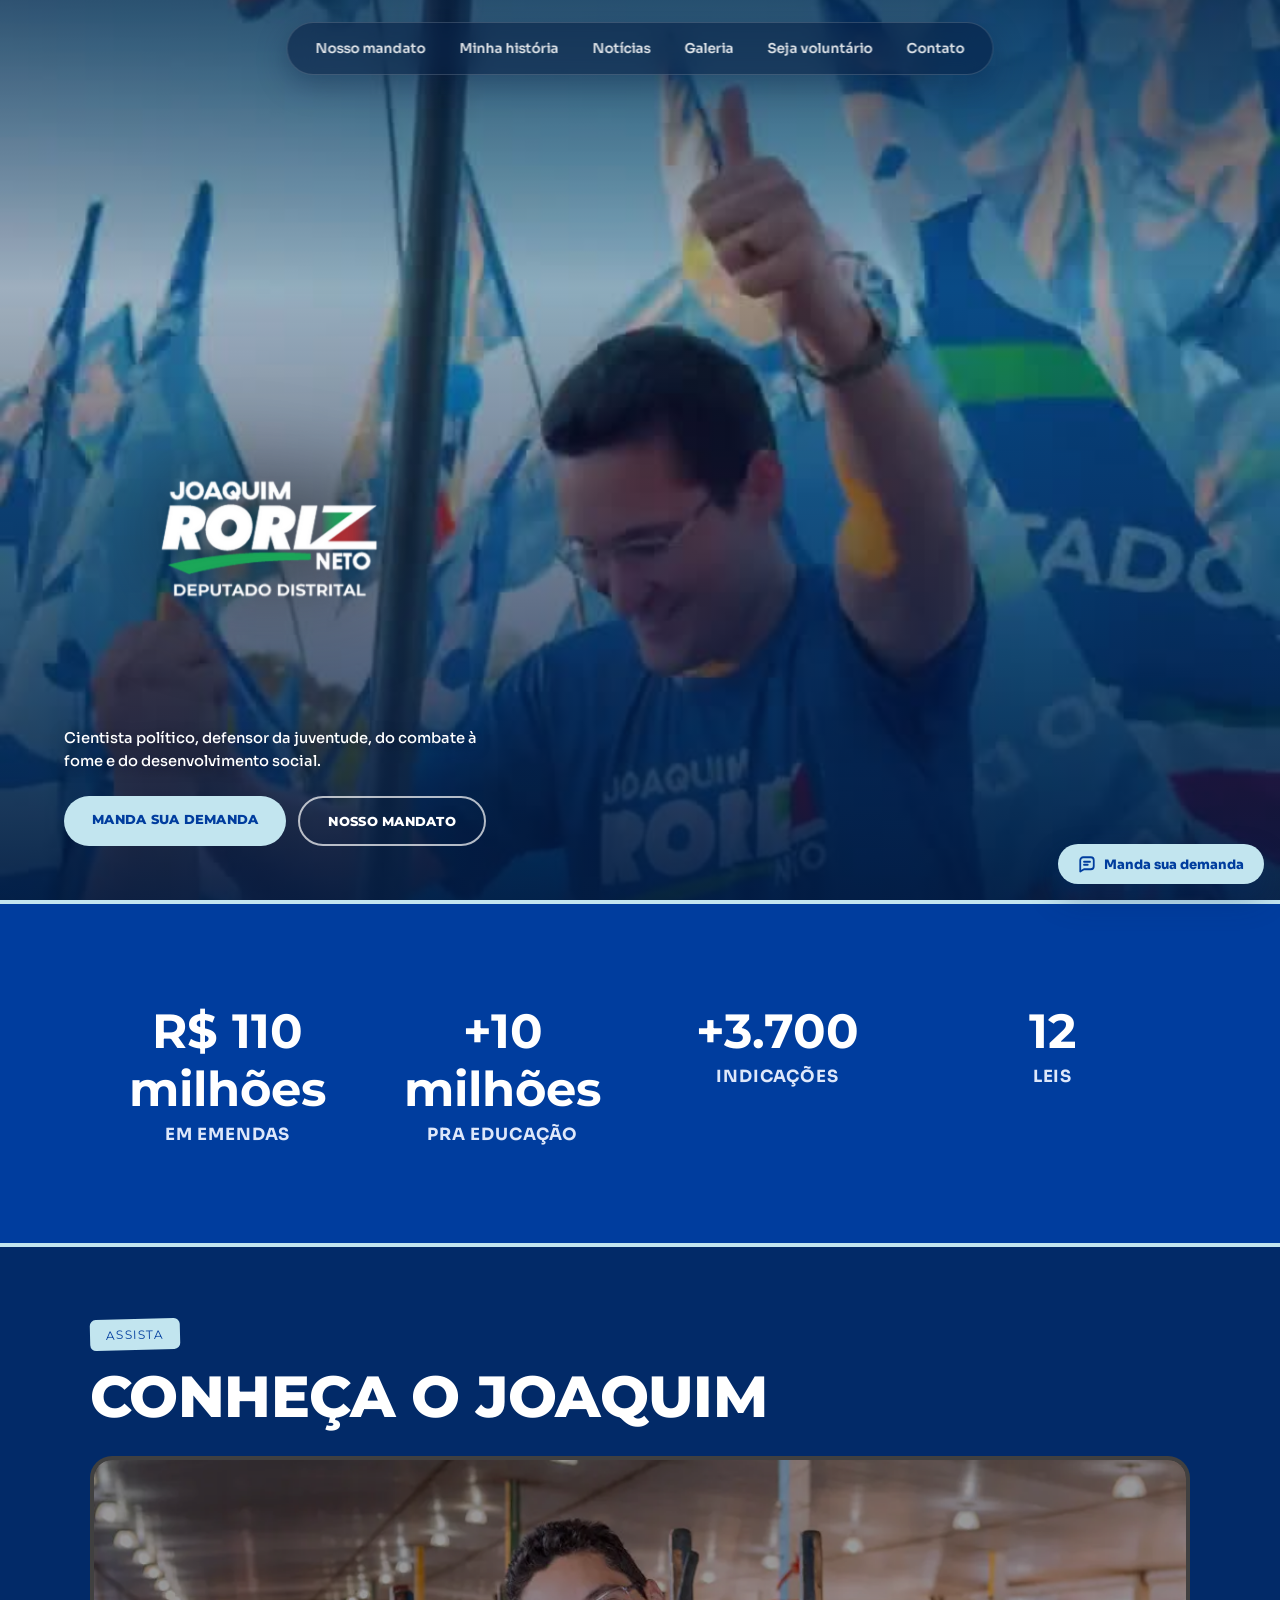
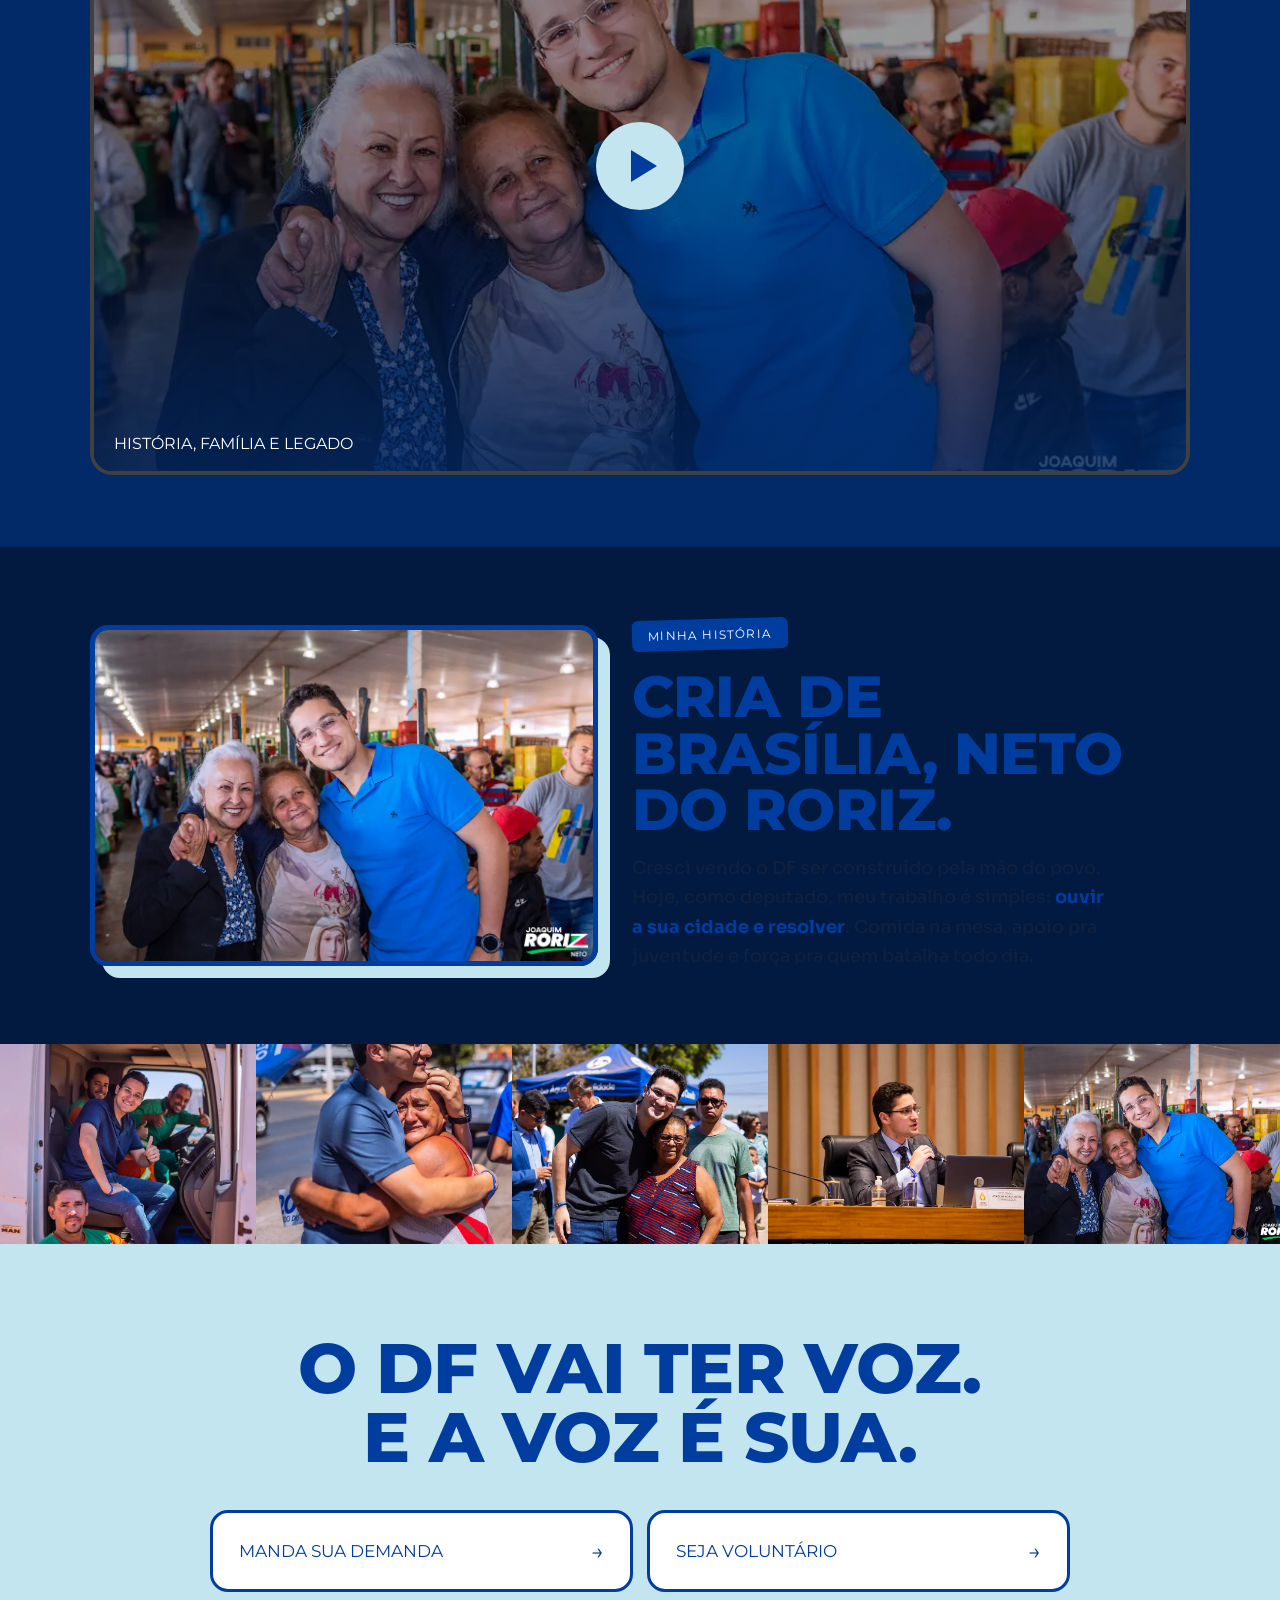
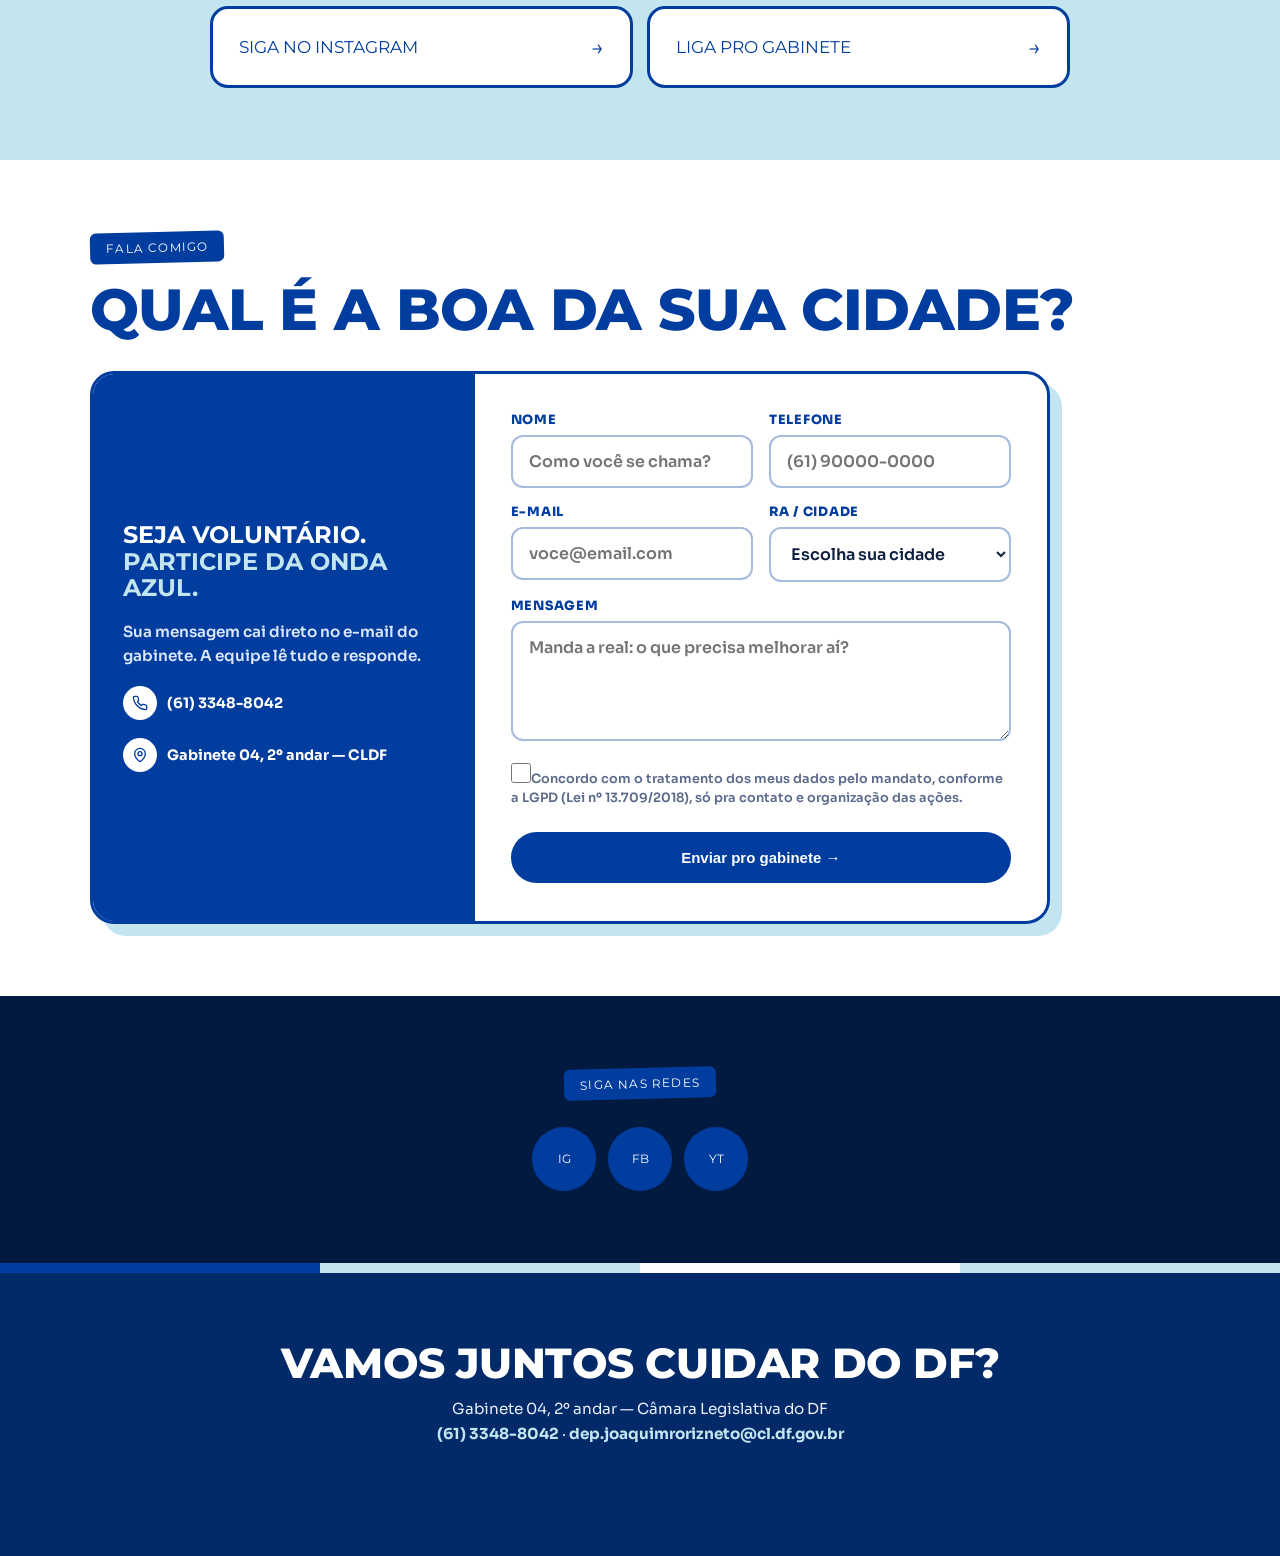
==== commit d82027a7: "Atualiza hero V4 com logo e video upscaled" ====
--- a/index.html
+++ b/index.html
@@ -175,7 +175,7 @@
   </p>
 </footer>
 
-<a class="btn btn-verde float" href="#demanda">💬 Manda sua demanda</a>
+<a class="btn btn-verde float" href="#demanda"><svg viewBox="0 0 24 24" aria-hidden="true"><path d="M21 15a4 4 0 0 1-4 4H8l-5 3V7a4 4 0 0 1 4-4h10a4 4 0 0 1 4 4z"/><path d="M8 9h8"/><path d="M8 13h5"/></svg>Manda sua demanda</a>
 
 <script>
 document.getElementById('form').addEventListener('submit',function(e){
--- a/style.css
+++ b/style.css
@@ -109,6 +109,7 @@
 
 /* flutuante */
 .float{position:fixed;right:16px;bottom:16px;z-index:60;box-shadow:0 14px 30px rgba(2,42,104,.35)}
+.float svg{width:18px;height:18px;stroke:currentColor;stroke-width:2.4;stroke-linecap:round;stroke-linejoin:round;fill:none;flex-shrink:0}
 
 /* form modal simples */
 #demanda{background:#fff}
@@ -365,10 +366,10 @@
 /* conteudo bottom-left */
 .phero-content{position:absolute;z-index:5;left:clamp(20px,5vw,72px);right:clamp(20px,5vw,72px);
   bottom:clamp(34px,6vh,72px);display:flex;flex-direction:column;align-items:flex-start;gap:22px}
-.pmark{display:inline-block;background:var(--off);border-radius:24px;padding:clamp(16px,2.4vw,30px) clamp(22px,3.2vw,42px);
-  box-shadow:0 22px 60px rgba(2,26,64,.45);opacity:0;transform:translateY(38px);
+.pmark{display:inline-block;background:transparent;border-radius:0;padding:0;
+  box-shadow:none;opacity:0;transform:translateY(38px);
   animation:pheroUp 1s cubic-bezier(.22,.7,.24,1) .15s forwards}
-.pmark img{display:block;width:clamp(300px,40vw,620px);max-width:100%;height:auto}
+.pmark img{display:block;width:clamp(260px,32vw,520px);max-width:100%;height:auto}
 .pcopy{font-family:var(--font-sans);color:#fff;font-weight:500;font-size:clamp(.92rem,1.15vw,1.05rem);
   line-height:1.6;max-width:420px;text-shadow:0 2px 14px rgba(2,26,64,.6);
   opacity:0;transform:translateY(24px);animation:pheroUp .9s cubic-bezier(.22,.7,.24,1) .5s forwards}
@@ -390,8 +391,8 @@
 
 @media(max-width:860px){
   .phero-content{align-items:center;text-align:center;left:18px;right:18px;bottom:clamp(28px,5vh,56px);gap:18px}
-  .pmark{padding:14px 20px;border-radius:20px}
-  .pmark img{width:min(74vw,340px)}
+  .pmark{padding:0;border-radius:0}
+  .pmark img{width:min(68vw,300px)}
   .pcopy{max-width:340px;font-size:.9rem}
   .ppills{flex-direction:column;align-items:stretch;width:min(88vw,340px)}
   .ppill{text-align:center;padding:14px 22px}
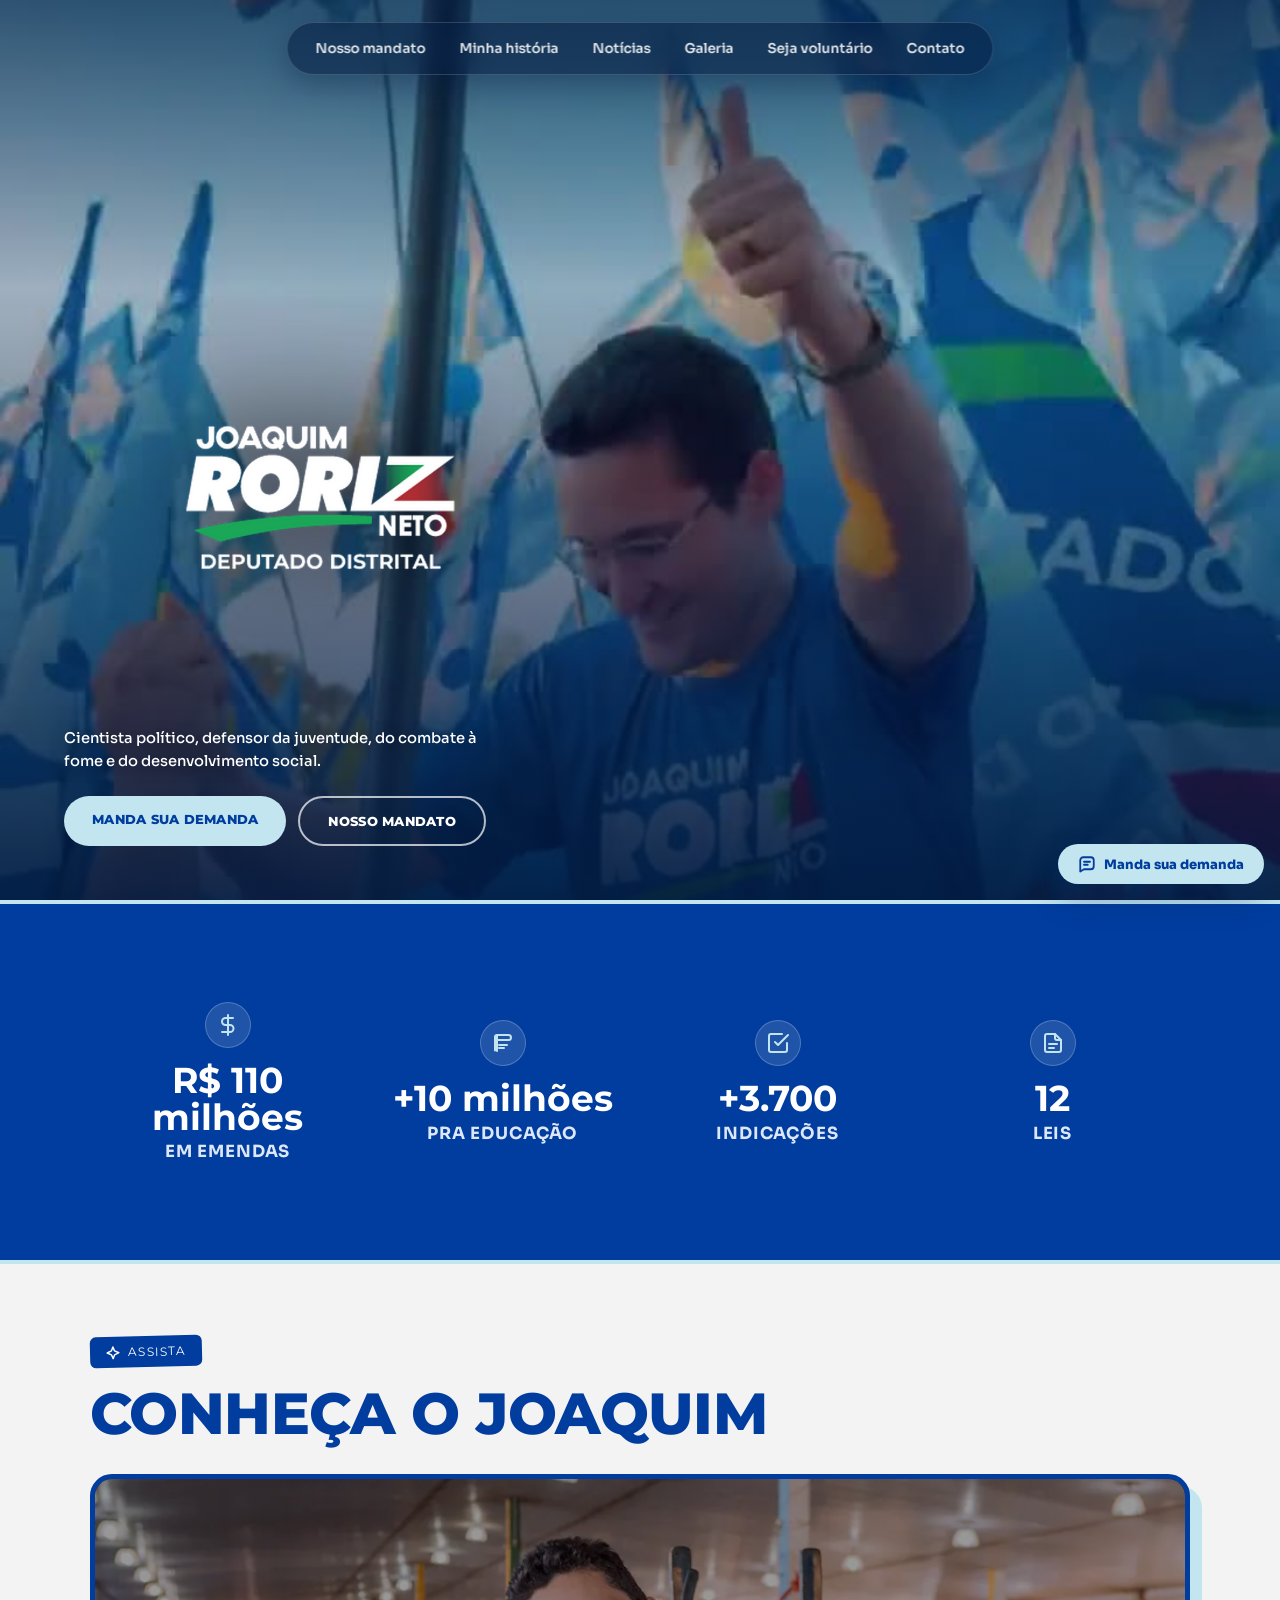
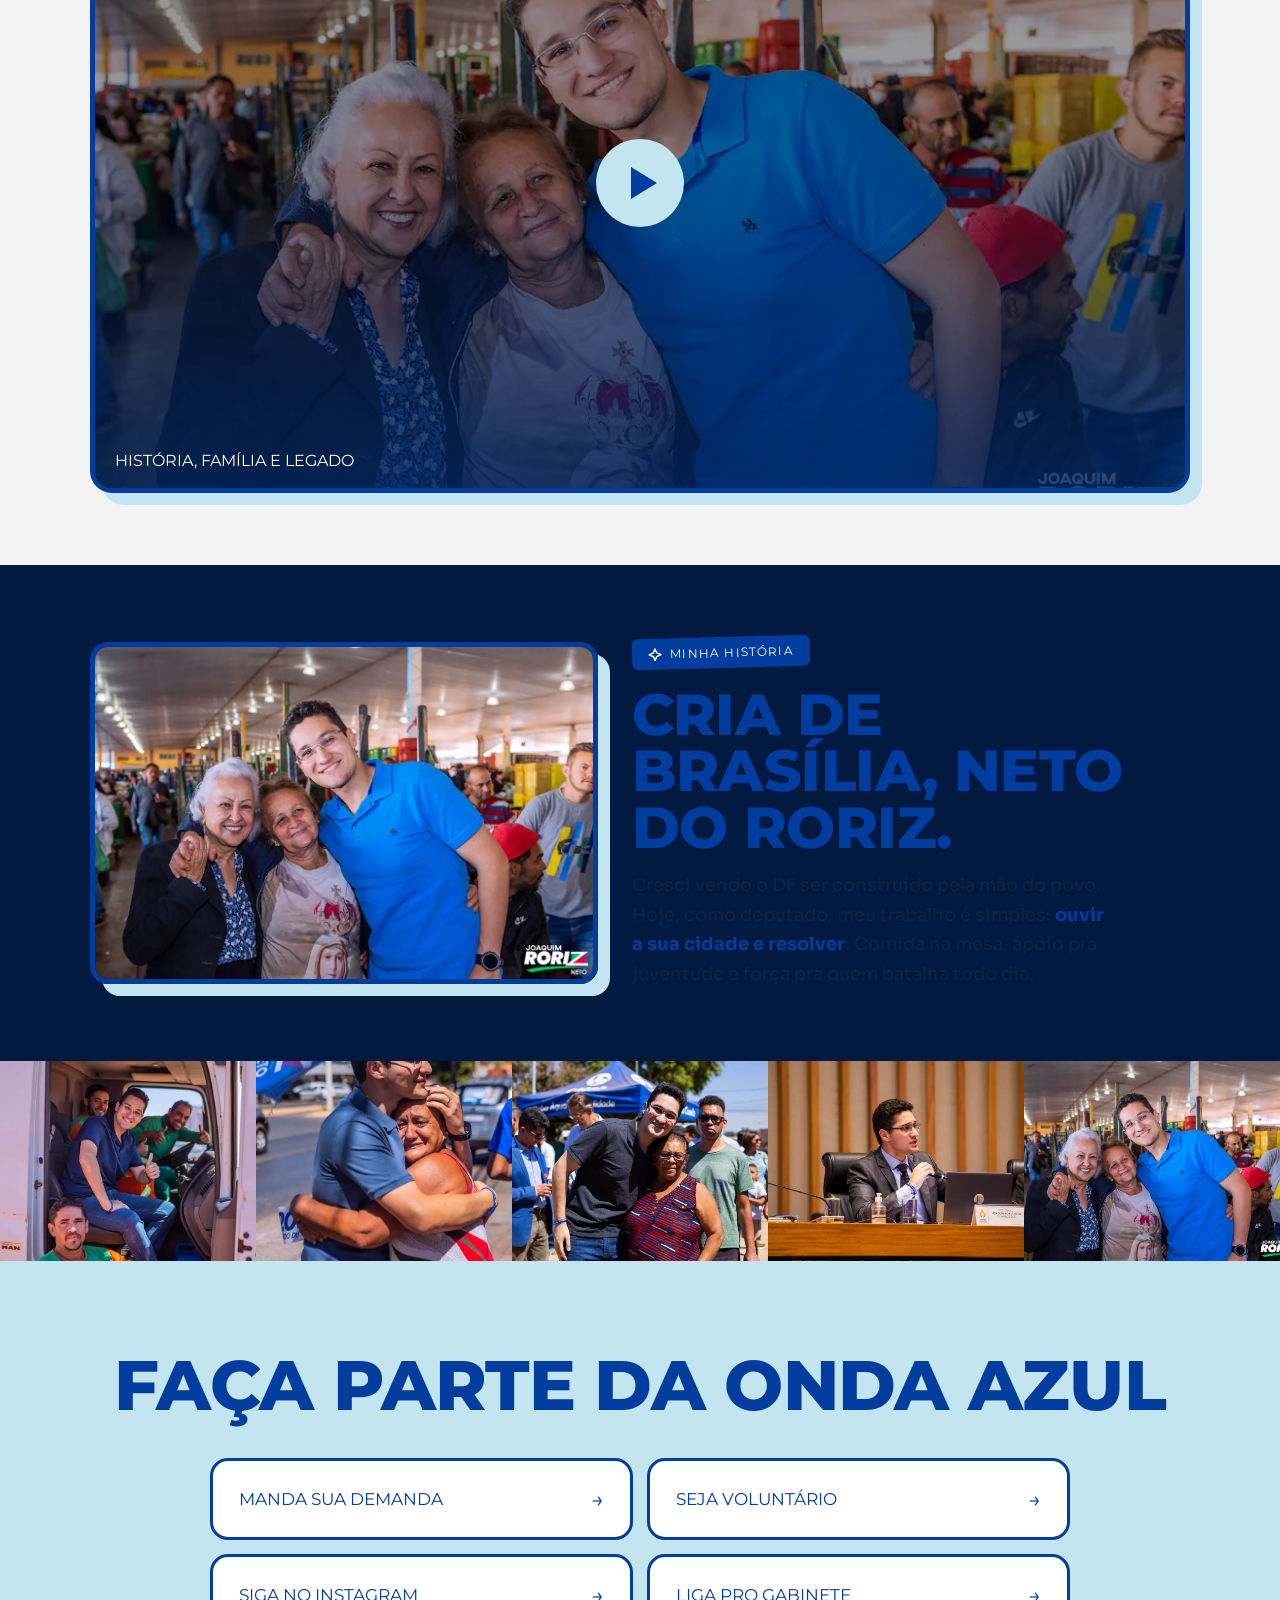
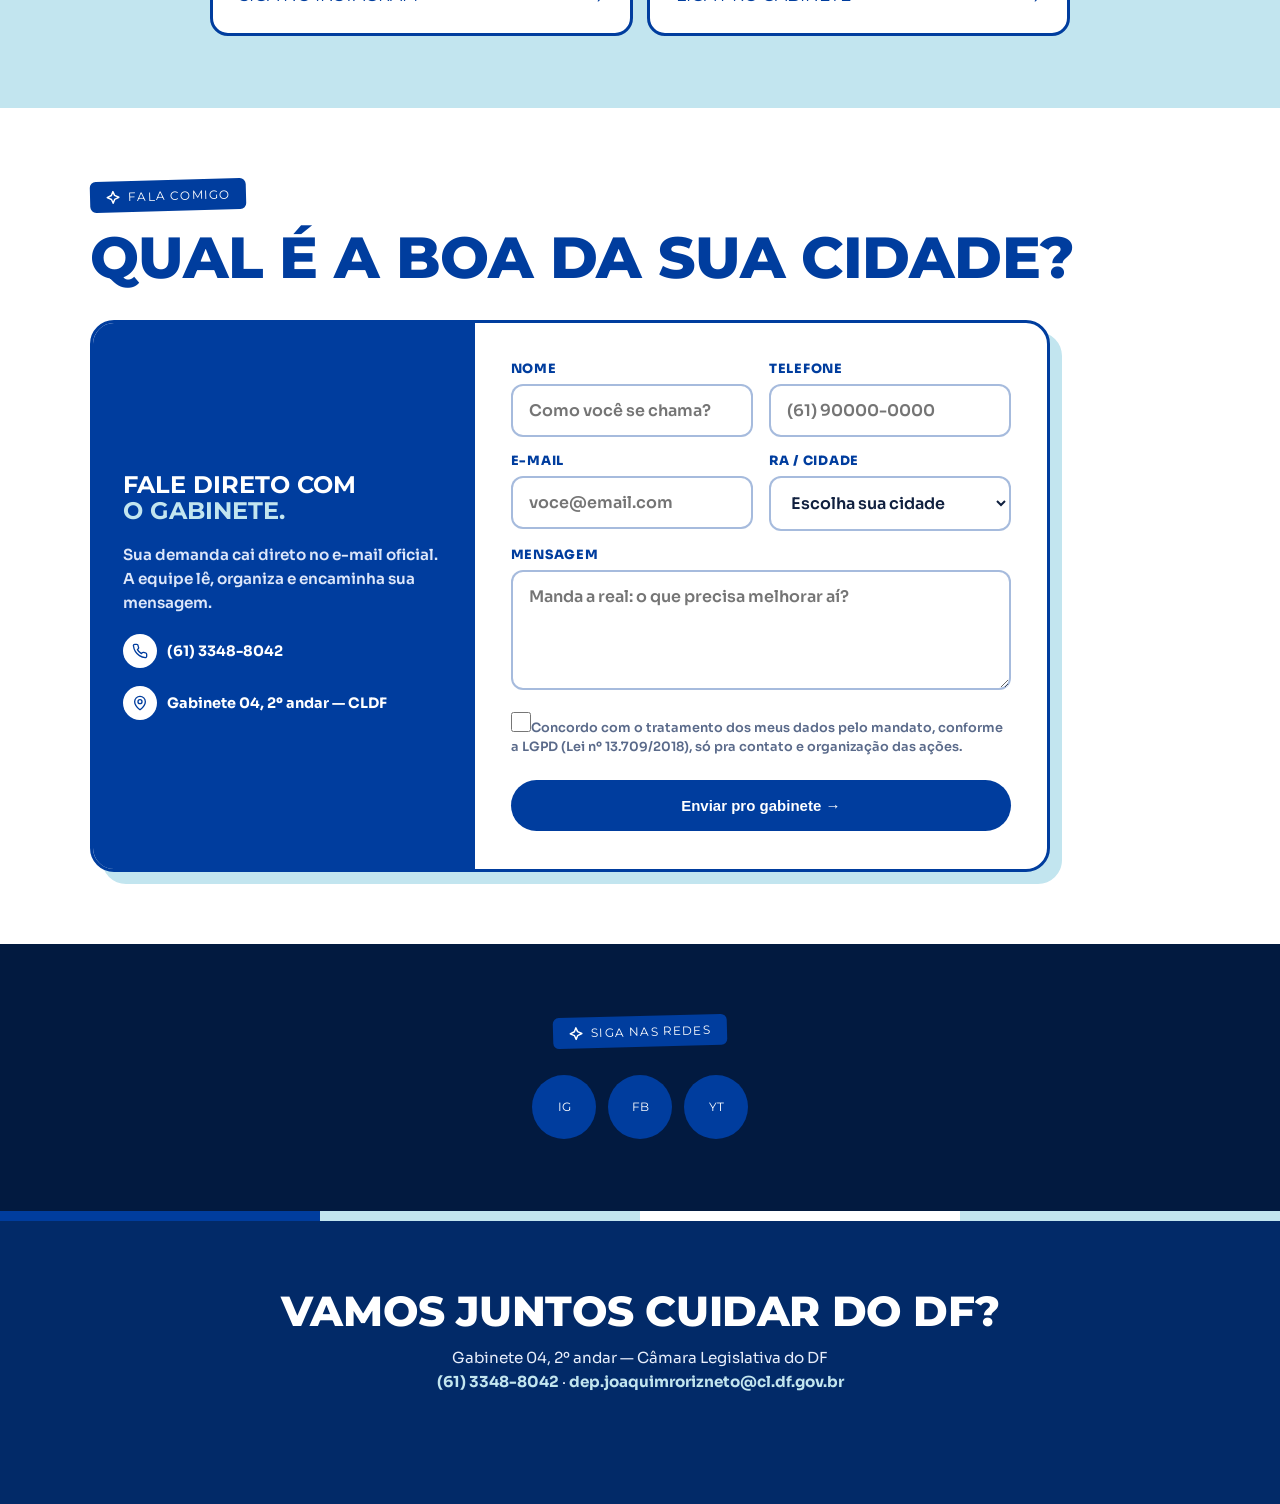
==== commit f0695ebb: "Ajusta secoes e icones da V4" ====
--- a/index.html
+++ b/index.html
@@ -70,10 +70,10 @@
 
 <section class="stats-band" aria-label="Números do mandato">
   <div class="wrap">
-    <a href="mandato/"><b>R$ 110 milhões</b><small>em emendas</small></a>
-    <a href="mandato/"><b>+10 milhões</b><small>pra educação</small></a>
-    <a href="mandato/"><b>+3.700</b><small>indicações</small></a>
-    <a href="mandato/"><b>12</b><small>leis</small></a>
+    <a href="mandato/"><span class="stat-icon"><svg viewBox="0 0 24 24" aria-hidden="true"><path d="M12 2v20"/><path d="M17 5H9.5a3.5 3.5 0 0 0 0 7H14a3.5 3.5 0 0 1 0 7H6"/></svg></span><b>R$ 110 milhões</b><small>em emendas</small></a>
+    <a href="mandato/"><span class="stat-icon"><svg viewBox="0 0 24 24" aria-hidden="true"><path d="M4 19.5V6a2 2 0 0 1 2-2h11.5a2.5 2.5 0 0 1 0 5H6"/><path d="M6 4v16"/><path d="M8 14h8"/><path d="M8 17h5"/></svg></span><b>+10 milhões</b><small>pra educação</small></a>
+    <a href="mandato/"><span class="stat-icon"><svg viewBox="0 0 24 24" aria-hidden="true"><path d="M9 11l3 3L22 4"/><path d="M21 12v7a2 2 0 0 1-2 2H5a2 2 0 0 1-2-2V5a2 2 0 0 1 2-2h11"/></svg></span><b>+3.700</b><small>indicações</small></a>
+    <a href="mandato/"><span class="stat-icon"><svg viewBox="0 0 24 24" aria-hidden="true"><path d="M14 3v4a2 2 0 0 0 2 2h4"/><path d="M18 21H6a2 2 0 0 1-2-2V5a2 2 0 0 1 2-2h8l6 6v10a2 2 0 0 1-2 2z"/><path d="M8 13h8"/><path d="M8 17h5"/></svg></span><b>12</b><small>leis</small></a>
   </div>
 </section>
 
@@ -112,7 +112,7 @@
 
 <section class="blocao">
   <div class="wrap up">
-    <h2 class="display">O DF vai ter voz.<br />E a voz é sua.</h2>
+    <h2 class="display">Faça parte da Onda Azul</h2>
     <div class="big-grid">
       <a class="big-btn" href="#demanda">Manda sua demanda <span class="seta">→</span></a>
       <a class="big-btn" href="voluntario/">Seja voluntário <span class="seta">→</span></a>
@@ -128,8 +128,8 @@
     <h2 class="display">Qual é a boa da sua cidade?</h2>
     <div class="form-shell">
       <div class="form-side">
-        <h3>Seja voluntário.<br /><em>Participe da Onda Azul.</em></h3>
-        <p>Sua mensagem cai direto no e-mail do gabinete. A equipe lê tudo e responde.</p>
+        <h3>Fale direto com<br /><em>o gabinete.</em></h3>
+        <p>Sua demanda cai direto no e-mail oficial. A equipe lê, organiza e encaminha sua mensagem.</p>
         <span class="canal"><b><svg xmlns="http://www.w3.org/2000/svg" width="16" height="16" viewBox="0 0 24 24" fill="none" stroke="#003d9e" stroke-width="2" stroke-linecap="round" stroke-linejoin="round"><path d="M22 16.92v3a2 2 0 0 1-2.18 2 19.79 19.79 0 0 1-8.63-3.07 19.5 19.5 0 0 1-6-6 19.79 19.79 0 0 1-3.07-8.67A2 2 0 0 1 4.11 2h3a2 2 0 0 1 2 1.72 12.84 12.84 0 0 0 .7 2.81 2 2 0 0 1-.45 2.11L8.09 9.91a16 16 0 0 0 6 6l1.27-1.27a2 2 0 0 1 2.11-.45 12.84 12.84 0 0 0 2.81.7A2 2 0 0 1 22 16.92z"/></svg></b>(61) 3348-8042</span>
         <span class="canal"><b><svg xmlns="http://www.w3.org/2000/svg" width="16" height="16" viewBox="0 0 24 24" fill="none" stroke="#003d9e" stroke-width="2" stroke-linecap="round" stroke-linejoin="round"><path d="M20 10c0 4.993-5.539 10.193-7.399 11.799a1 1 0 0 1-1.202 0C9.539 20.193 4 14.993 4 10a8 8 0 0 1 16 0"/><circle cx="12" cy="10" r="3"/></svg></b>Gabinete 04, 2º andar — CLDF</span>
       </div>
--- a/style.css
+++ b/style.css
@@ -50,8 +50,11 @@
 
 section{padding:72px 22px}
 .wrap{max-width:1100px;margin:0 auto}
-.tag{display:inline-block;background:var(--azul);color:#fff;font-family:var(--font-display);
+.tag{display:inline-flex;align-items:center;gap:8px;background:var(--azul);color:#fff;font-family:var(--font-display);
   text-transform:uppercase;font-size:12px;letter-spacing:.1em;padding:8px 16px;border-radius:6px;transform:rotate(-1.5deg)}
+.tag::before{content:"";width:14px;height:14px;flex-shrink:0;background:currentColor;
+  -webkit-mask:url("data:image/svg+xml,%3Csvg xmlns='http://www.w3.org/2000/svg' viewBox='0 0 24 24' fill='none' stroke='black' stroke-width='2.5' stroke-linecap='round' stroke-linejoin='round'%3E%3Cpath d='M12 2l2.7 6.6L22 12l-7.3 3.4L12 22l-2.7-6.6L2 12l7.3-3.4z'/%3E%3C/svg%3E") center/contain no-repeat;
+  mask:url("data:image/svg+xml,%3Csvg xmlns='http://www.w3.org/2000/svg' viewBox='0 0 24 24' fill='none' stroke='black' stroke-width='2.5' stroke-linecap='round' stroke-linejoin='round'%3E%3Cpath d='M12 2l2.7 6.6L22 12l-7.3 3.4L12 22l-2.7-6.6L2 12l7.3-3.4z'/%3E%3C/svg%3E") center/contain no-repeat}
 h2.display{font-size:clamp(2rem,6vw,3.6rem);margin-top:18px;color:var(--azul)}
 
 /* história */
@@ -239,20 +242,22 @@
 
 /* faixa estatica de numeros */
 .stats-band{background:var(--azul);border-top:4px solid var(--azul-claro);border-bottom:4px solid var(--azul-claro)}
-.stats-band .wrap{display:grid;grid-template-columns:repeat(2,1fr);max-width:1100px;margin:0 auto}
+.stats-band .wrap{display:grid;grid-template-columns:repeat(2,1fr);gap:0;max-width:1100px;margin:0 auto}
 @media(min-width:820px){.stats-band .wrap{grid-template-columns:repeat(4,1fr)}}
-.stats-band a{display:block;text-align:center;text-decoration:none;color:#fff;padding:26px 12px;transition:background .2s ease}
+.stats-band a{display:flex;min-height:168px;flex-direction:column;align-items:center;justify-content:center;text-align:center;text-decoration:none;color:#fff;padding:26px 12px;transition:background .2s ease}
 .stats-band a:hover{background:var(--azul-claro);color:var(--azul)}
-.stats-band a:hover b,.stats-band a:hover small{color:var(--azul)}
-.stats-band b{font-family:var(--font-display);font-size:clamp(2.1rem,3.8vw,3rem);display:block}
+.stats-band a:hover b,.stats-band a:hover small,.stats-band a:hover .stat-icon{color:var(--azul)}
+.stat-icon{display:grid;place-items:center;width:46px;height:46px;margin-bottom:14px;border-radius:50%;background:rgba(255,255,255,.12);color:var(--azul-claro);border:1px solid rgba(255,255,255,.22)}
+.stat-icon svg{width:24px;height:24px;stroke:currentColor;stroke-width:2;stroke-linecap:round;stroke-linejoin:round;fill:none}
+.stats-band b{font-family:var(--font-display);font-size:clamp(1.55rem,3vw,2.25rem);line-height:1.02;display:block}
 .stats-band small{display:block;margin-top:6px;font-weight:700;font-size:1.05rem;color:#dde7fa;text-transform:uppercase;letter-spacing:.05em}
 
 /* seção vídeo */
-.video-sec{background:var(--azul-escuro);color:#fff}
-.video-sec .tag{background:var(--azul-claro);color:var(--azul)}
-.video-sec h2{color:#fff}
-.player{position:relative;margin-top:32px;border-radius:22px;overflow:hidden;border:4px solid rgba(255,255,255,.25);
-  aspect-ratio:16/9;cursor:pointer;display:block;width:100%;background:#000;padding:0}
+.video-sec{background:var(--off);color:var(--ink)}
+.video-sec .tag{background:var(--azul);color:#fff}
+.video-sec h2{color:var(--azul)}
+.player{position:relative;margin-top:32px;border-radius:22px;overflow:hidden;border:5px solid var(--azul);
+  aspect-ratio:16/9;cursor:pointer;display:block;width:100%;background:#000;padding:0;box-shadow:12px 12px 0 var(--azul-claro)}
 .player img{position:absolute;inset:0;width:100%;height:100%;object-fit:cover;opacity:.6;transition:transform .5s ease,opacity .3s ease}
 .player:hover img{transform:scale(1.04);opacity:.75}
 .player::after{content:"";position:absolute;inset:0;background:linear-gradient(to top,rgba(2,42,104,.75),transparent 55%)}
@@ -369,7 +374,7 @@
 .pmark{display:inline-block;background:transparent;border-radius:0;padding:0;
   box-shadow:none;opacity:0;transform:translateY(38px);
   animation:pheroUp 1s cubic-bezier(.22,.7,.24,1) .15s forwards}
-.pmark img{display:block;width:clamp(260px,32vw,520px);max-width:100%;height:auto}
+.pmark img{display:block;width:clamp(340px,40vw,680px);max-width:100%;height:auto}
 .pcopy{font-family:var(--font-sans);color:#fff;font-weight:500;font-size:clamp(.92rem,1.15vw,1.05rem);
   line-height:1.6;max-width:420px;text-shadow:0 2px 14px rgba(2,26,64,.6);
   opacity:0;transform:translateY(24px);animation:pheroUp .9s cubic-bezier(.22,.7,.24,1) .5s forwards}
@@ -390,9 +395,9 @@
 }
 
 @media(max-width:860px){
-  .phero-content{align-items:center;text-align:center;left:18px;right:18px;bottom:clamp(28px,5vh,56px);gap:18px}
+  .phero-content{align-items:center;text-align:center;left:18px;right:18px;top:10px;bottom:auto;gap:18px}
   .pmark{padding:0;border-radius:0}
-  .pmark img{width:min(68vw,300px)}
+  .pmark img{width:min(88vw,390px)}
   .pcopy{max-width:340px;font-size:.9rem}
   .ppills{flex-direction:column;align-items:stretch;width:min(88vw,340px)}
   .ppill{text-align:center;padding:14px 22px}
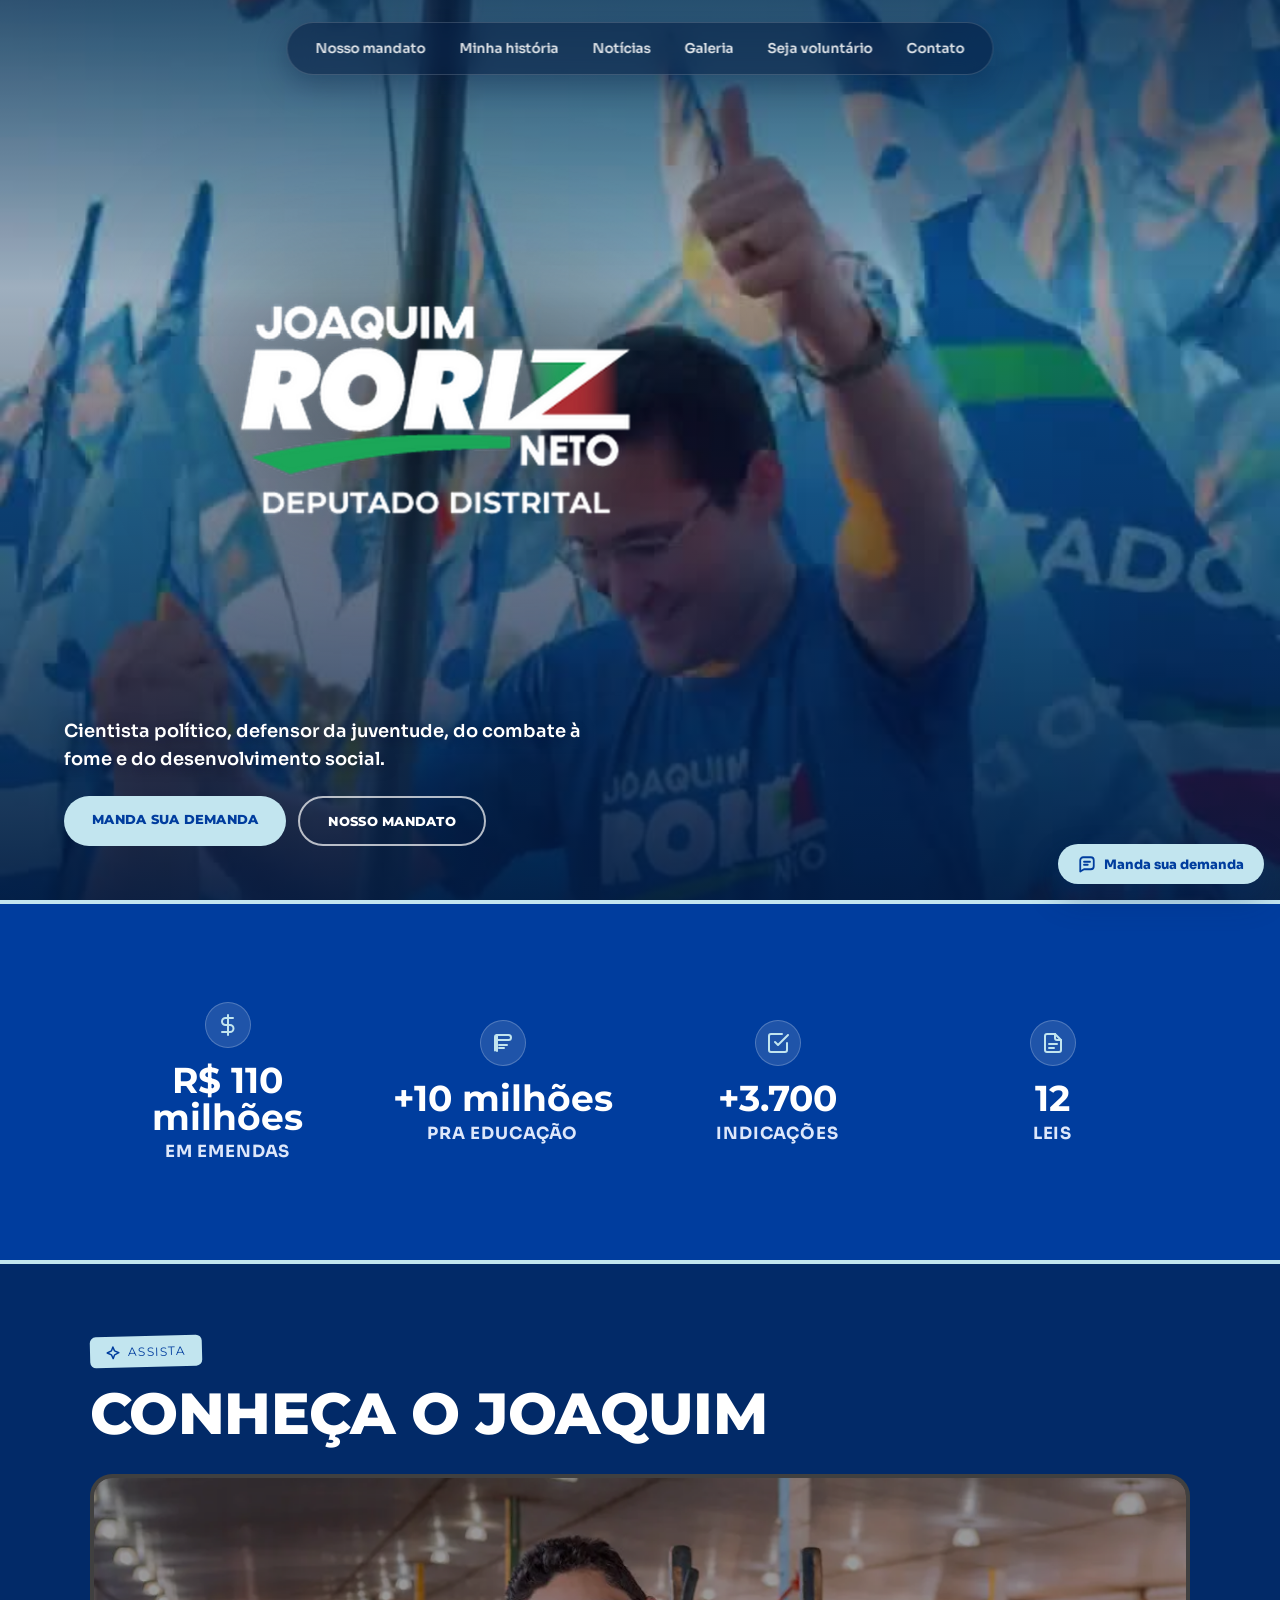
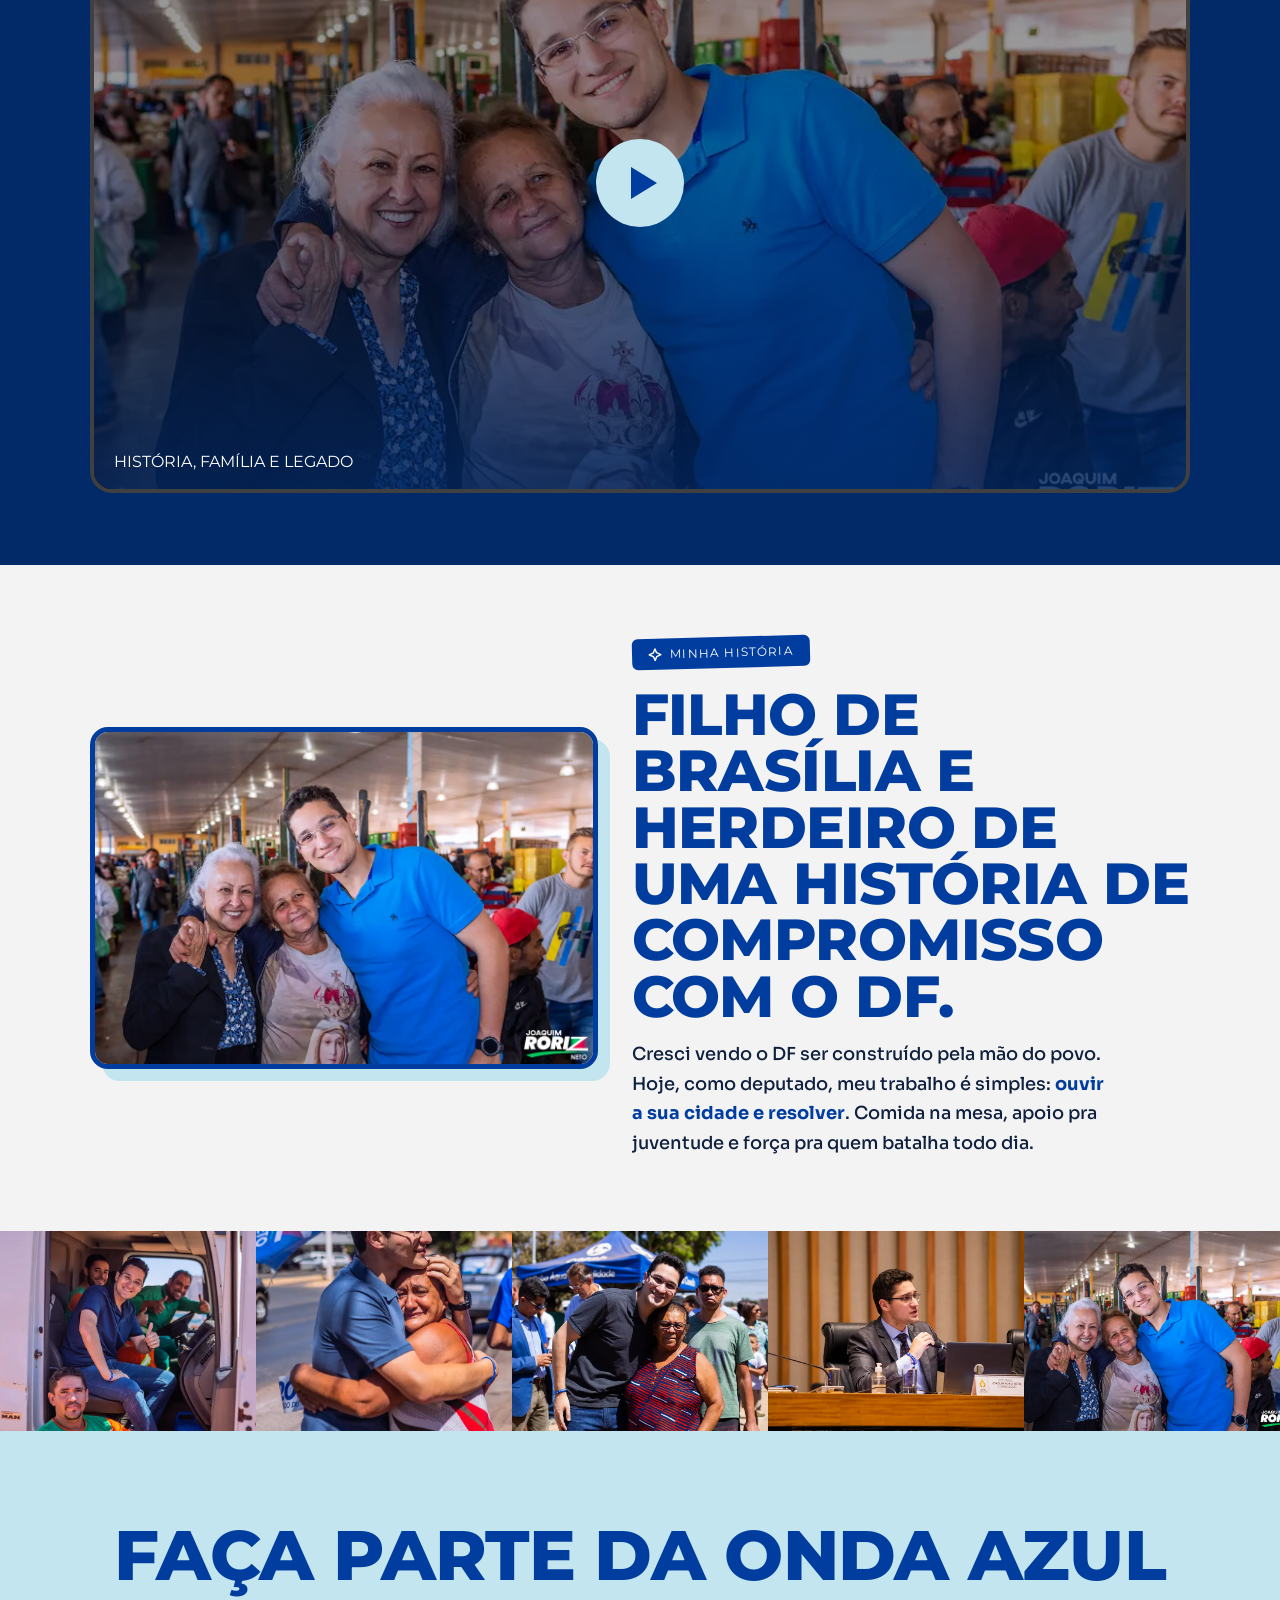
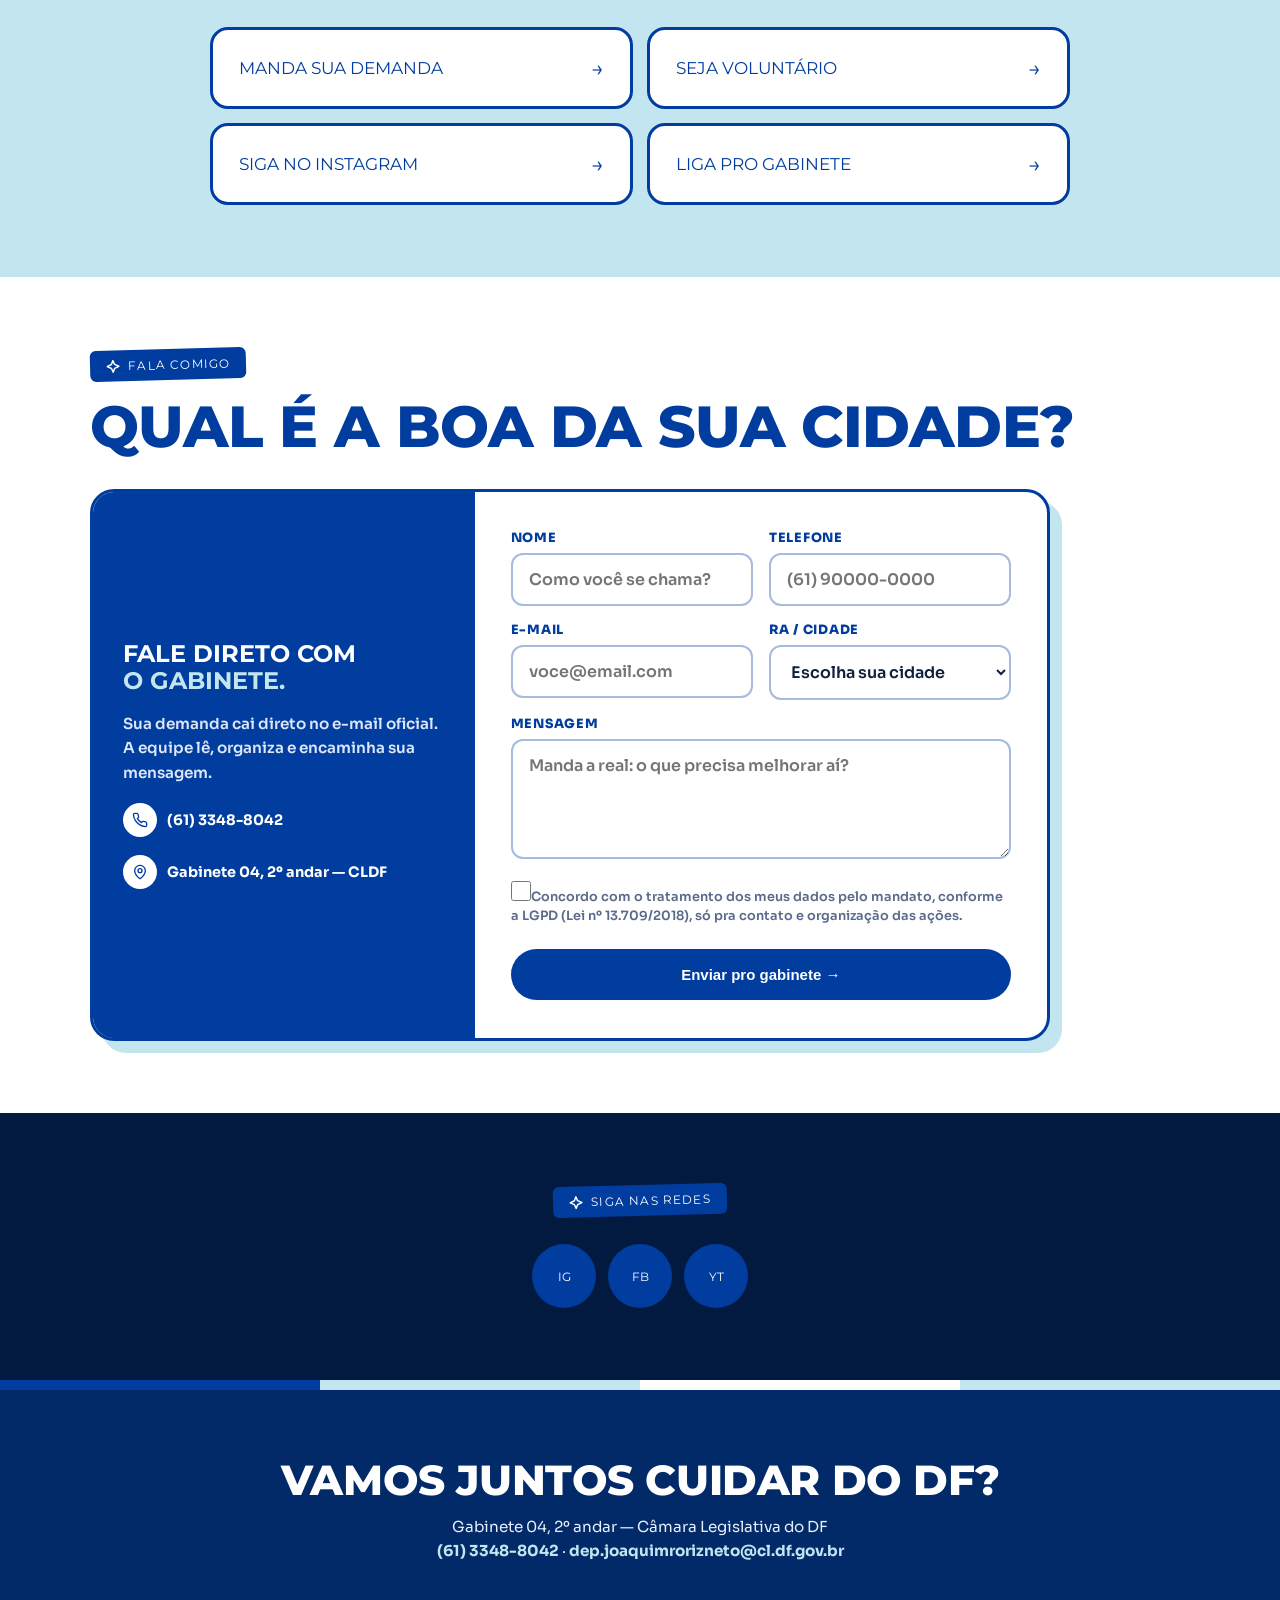
==== commit fd426d95: "Reposiciona hero e atualiza historia" ====
--- a/index.html
+++ b/index.html
@@ -94,7 +94,7 @@
     <img class="up" src="img/action-2.webp" alt="Joaquim com a população" />
     <div class="up">
       <span class="tag">Minha história</span>
-      <h2 class="display">Cria de Brasília, neto do Roriz.</h2>
+      <h2 class="display">Filho de Brasília e herdeiro de uma história de compromisso com o DF.</h2>
       <p>Cresci vendo o DF ser construído pela mão do povo. Hoje, como deputado, meu trabalho é simples: <strong>ouvir a sua cidade e resolver</strong>. Comida na mesa, apoio pra juventude e força pra quem batalha todo dia.</p>
     </div>
   </div>
--- a/style.css
+++ b/style.css
@@ -58,6 +58,7 @@
 h2.display{font-size:clamp(2rem,6vw,3.6rem);margin-top:18px;color:var(--azul)}
 
 /* história */
+.historia{background:var(--off)}
 .historia .wrap{display:grid;gap:34px;align-items:center}
 @media(min-width:820px){.historia .wrap{grid-template-columns:1fr 1.1fr}}
 .historia img{border-radius:18px;border:5px solid var(--azul);box-shadow:12px 12px 0 var(--azul-claro)}
@@ -253,11 +254,11 @@
 .stats-band small{display:block;margin-top:6px;font-weight:700;font-size:1.05rem;color:#dde7fa;text-transform:uppercase;letter-spacing:.05em}
 
 /* seção vídeo */
-.video-sec{background:var(--off);color:var(--ink)}
-.video-sec .tag{background:var(--azul);color:#fff}
-.video-sec h2{color:var(--azul)}
-.player{position:relative;margin-top:32px;border-radius:22px;overflow:hidden;border:5px solid var(--azul);
-  aspect-ratio:16/9;cursor:pointer;display:block;width:100%;background:#000;padding:0;box-shadow:12px 12px 0 var(--azul-claro)}
+.video-sec{background:var(--azul-escuro);color:#fff}
+.video-sec .tag{background:var(--azul-claro);color:var(--azul)}
+.video-sec h2{color:#fff}
+.player{position:relative;margin-top:32px;border-radius:22px;overflow:hidden;border:4px solid rgba(255,255,255,.25);
+  aspect-ratio:16/9;cursor:pointer;display:block;width:100%;background:#000;padding:0}
 .player img{position:absolute;inset:0;width:100%;height:100%;object-fit:cover;opacity:.6;transition:transform .5s ease,opacity .3s ease}
 .player:hover img{transform:scale(1.04);opacity:.75}
 .player::after{content:"";position:absolute;inset:0;background:linear-gradient(to top,rgba(2,42,104,.75),transparent 55%)}
@@ -370,13 +371,13 @@
 
 /* conteudo bottom-left */
 .phero-content{position:absolute;z-index:5;left:clamp(20px,5vw,72px);right:clamp(20px,5vw,72px);
-  bottom:clamp(34px,6vh,72px);display:flex;flex-direction:column;align-items:flex-start;gap:22px}
-.pmark{display:inline-block;background:transparent;border-radius:0;padding:0;
+  top:clamp(96px,13vh,150px);bottom:clamp(34px,6vh,72px);display:flex;flex-direction:column;align-items:flex-start;gap:22px}
+.pmark{position:absolute;top:0;left:0;display:inline-block;background:transparent;border-radius:0;padding:0;
   box-shadow:none;opacity:0;transform:translateY(38px);
   animation:pheroUp 1s cubic-bezier(.22,.7,.24,1) .15s forwards}
-.pmark img{display:block;width:clamp(340px,40vw,680px);max-width:100%;height:auto}
-.pcopy{font-family:var(--font-sans);color:#fff;font-weight:500;font-size:clamp(.92rem,1.15vw,1.05rem);
-  line-height:1.6;max-width:420px;text-shadow:0 2px 14px rgba(2,26,64,.6);
+.pmark img{display:block;width:clamp(680px,68vw,1160px);max-width:100%;height:auto}
+.pcopy{margin-top:auto;font-family:var(--font-sans);color:#fff;font-weight:600;font-size:clamp(1.05rem,1.4vw,1.35rem);
+  line-height:1.55;max-width:520px;text-shadow:0 2px 14px rgba(2,26,64,.6);
   opacity:0;transform:translateY(24px);animation:pheroUp .9s cubic-bezier(.22,.7,.24,1) .5s forwards}
 .ppills{display:flex;flex-wrap:wrap;gap:12px;opacity:0;transform:translateY(24px);
   animation:pheroUp .9s cubic-bezier(.22,.7,.24,1) .72s forwards}
@@ -395,10 +396,15 @@
 }
 
 @media(max-width:860px){
-  .phero-content{align-items:center;text-align:center;left:18px;right:18px;top:10px;bottom:auto;gap:18px}
-  .pmark{padding:0;border-radius:0}
-  .pmark img{width:min(88vw,390px)}
-  .pcopy{max-width:340px;font-size:.9rem}
-  .ppills{flex-direction:column;align-items:stretch;width:min(88vw,340px)}
-  .ppill{text-align:center;padding:14px 22px}
-}
+  .phero-content{align-items:center;text-align:center;left:18px;right:18px;top:72px;bottom:34px;justify-content:flex-start;gap:16px}
+  .pmark{position:static;padding:0;border-radius:0}
+  .pmark img{width:min(94vw,430px)}
+  .pcopy{margin-top:0;max-width:360px;font-size:1.12rem;line-height:1.45}
+  .ppills{flex-direction:column;align-items:stretch;width:min(88vw,340px);margin-top:auto}
+  .ppill{text-align:center;padding:15px 22px}
+  .burger.pburger{top:20px;right:18px}
+  body.home-video .float{display:none}
+}
+@media(min-width:861px) and (max-width:1280px){
+  .pmark img{width:clamp(620px,58vw,860px)}
+}
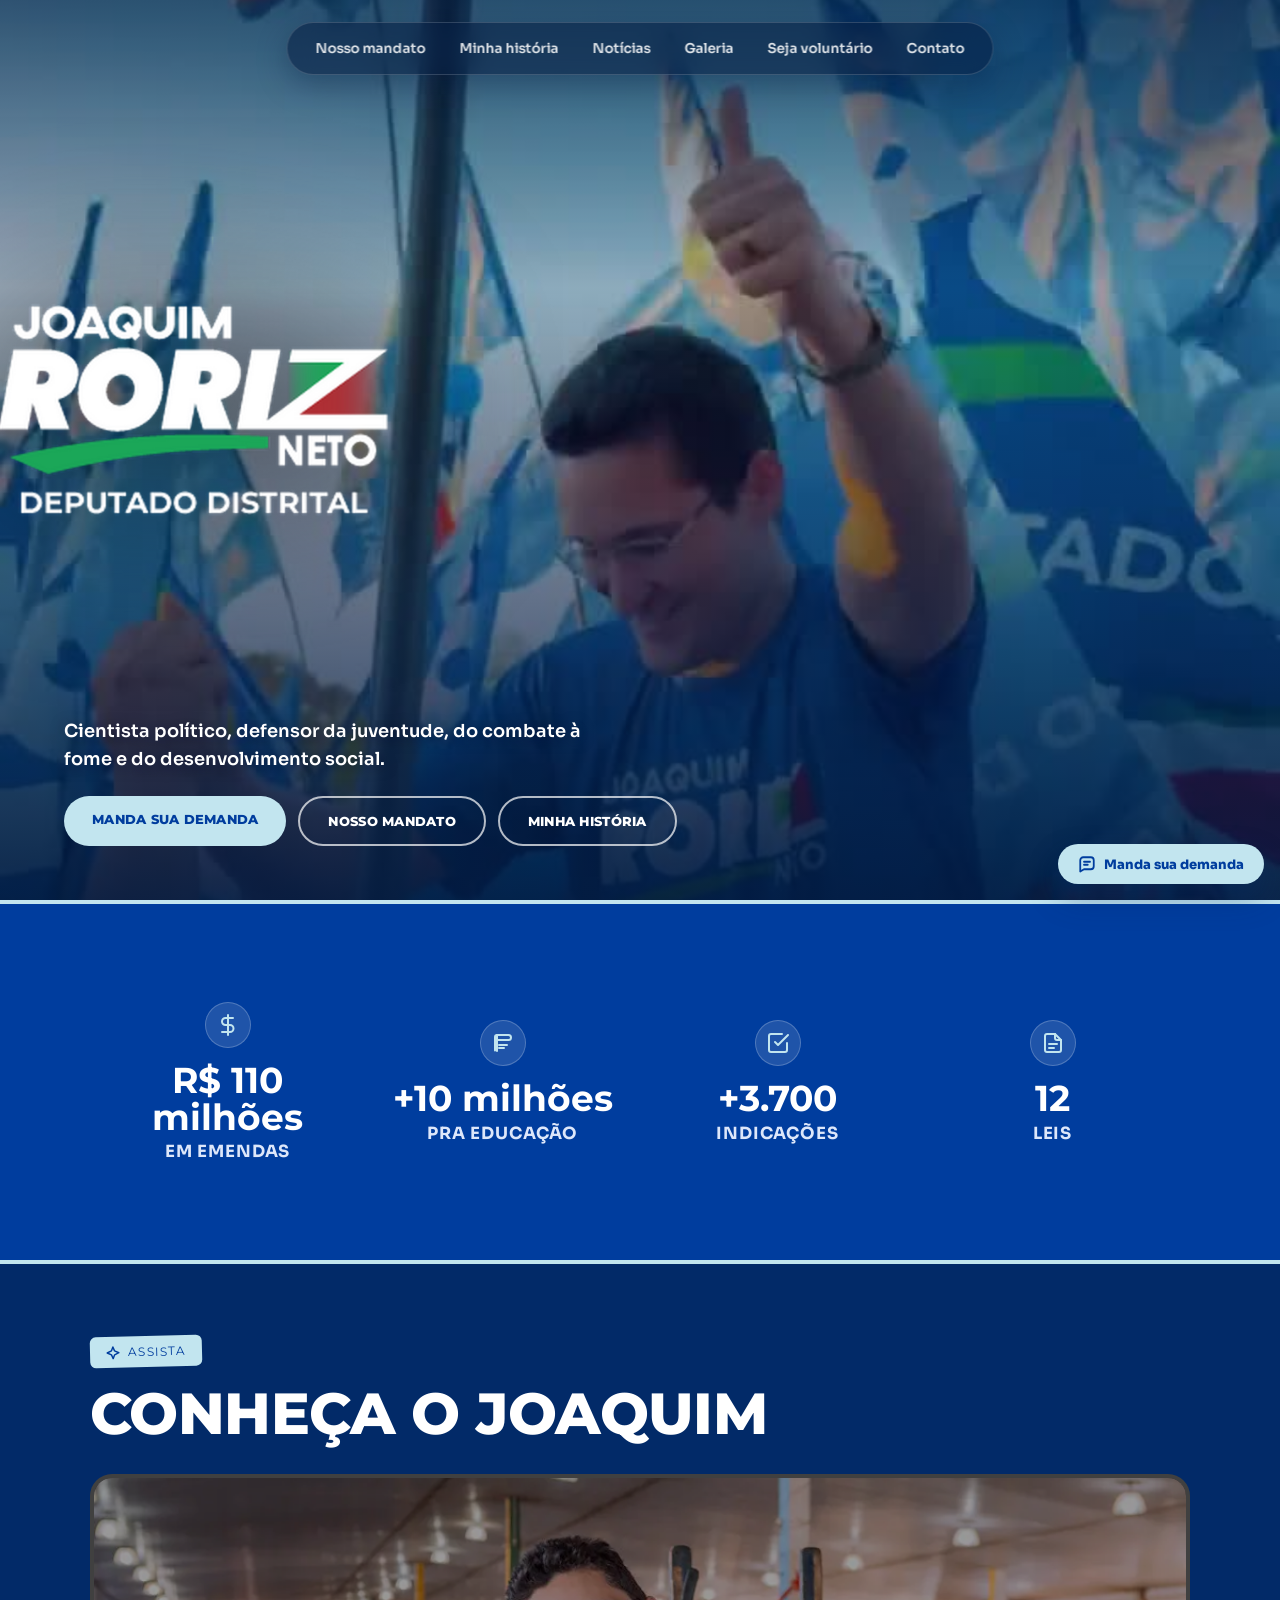
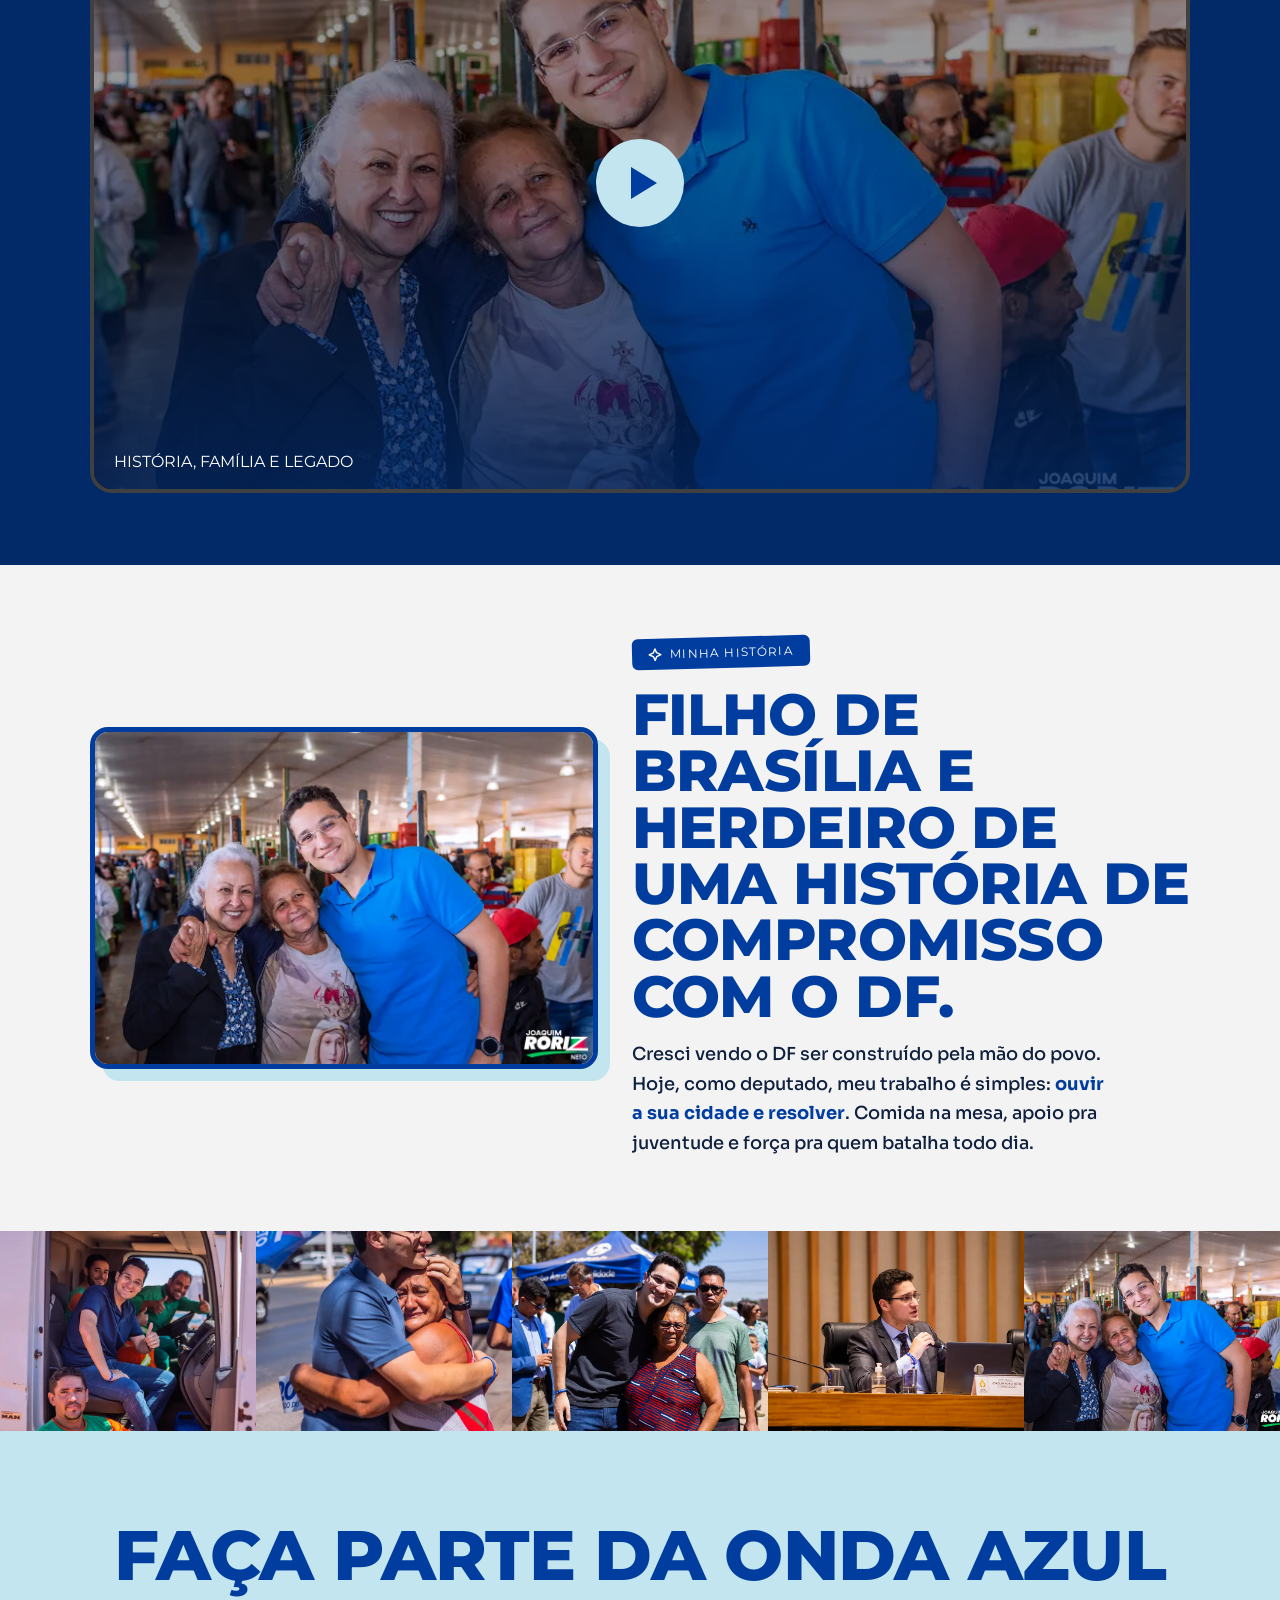
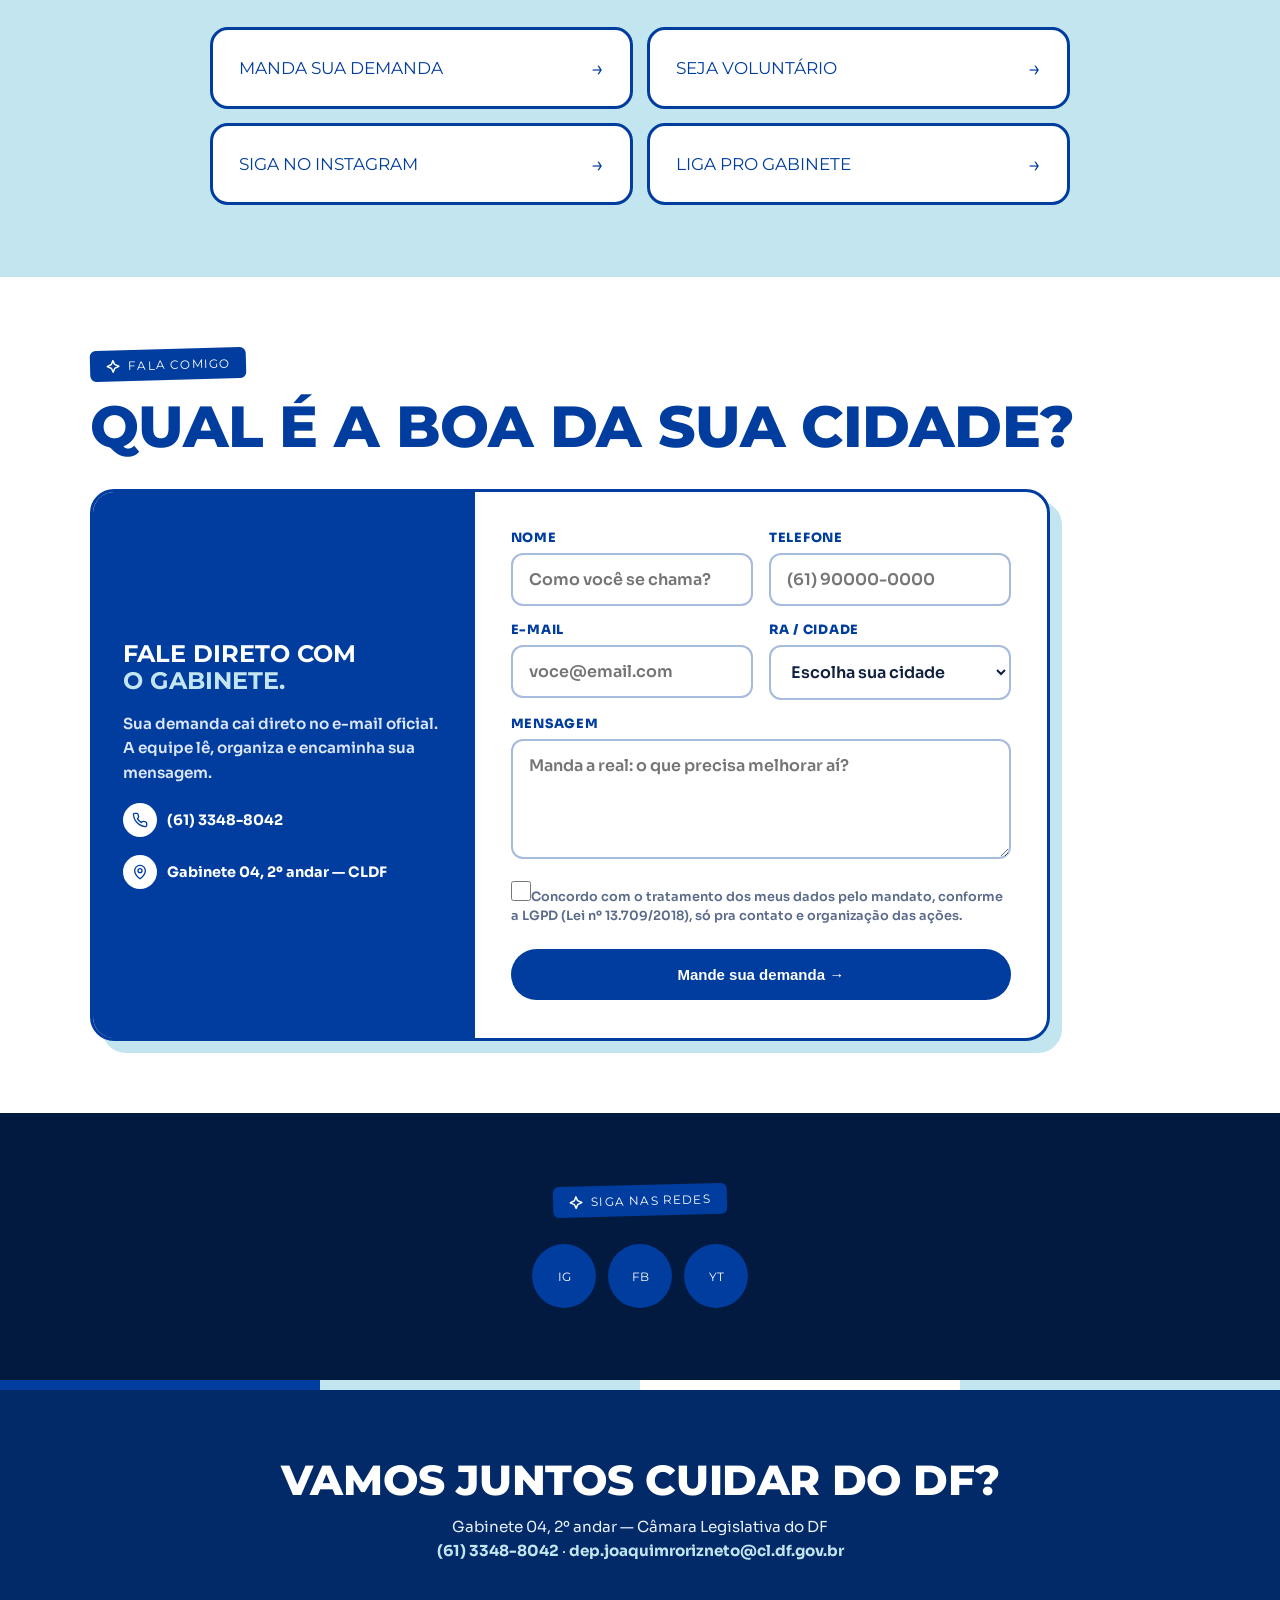
==== commit c728ad5f: "Ajusta CTAs da home V4" ====
--- a/index.html
+++ b/index.html
@@ -64,6 +64,7 @@
     <div class="ppills">
       <a class="ppill ppill-solid" href="contato/">Manda sua demanda</a>
       <a class="ppill ppill-out" href="mandato/">Nosso mandato</a>
+      <a class="ppill ppill-out" href="historia/">Minha história</a>
     </div>
   </div>
 </section>
@@ -115,7 +116,7 @@
     <h2 class="display">Faça parte da Onda Azul</h2>
     <div class="big-grid">
       <a class="big-btn" href="#demanda">Manda sua demanda <span class="seta">→</span></a>
-      <a class="big-btn" href="voluntario/">Seja voluntário <span class="seta">→</span></a>
+      <a class="big-btn" href="voluntario/">Seja Voluntário <span class="seta">→</span></a>
       <a class="big-btn" href="https://www.instagram.com/joaquimrorizneto/" target="_blank" rel="noreferrer">Siga no Instagram <span class="seta">→</span></a>
       <a class="big-btn" href="tel:+556133488042">Liga pro gabinete <span class="seta">→</span></a>
     </div>
@@ -149,7 +150,7 @@
       </select></div>
       <div class="full"><label for="f-msg">Mensagem</label><textarea id="f-msg" name="msg" required placeholder="Manda a real: o que precisa melhorar aí?"></textarea></div>
       <div class="full"><label class="lgpd"><input type="checkbox" name="lgpd" required />Concordo com o tratamento dos meus dados pelo mandato, conforme a LGPD (Lei nº 13.709/2018), só pra contato e organização das ações.</label></div>
-      <div class="full"><button class="btn btn-azul" type="submit" style="font-size:15px;padding:17px">Enviar pro gabinete →</button></div>
+      <div class="full"><button class="btn btn-azul" type="submit" style="font-size:15px;padding:17px">Mande sua demanda →</button></div>
     </form></div>
   </div>
 </section>
--- a/style.css
+++ b/style.css
@@ -370,12 +370,12 @@
 body.menu-open .burger.pburger{border-color:#fff}
 
 /* conteudo bottom-left */
-.phero-content{position:absolute;z-index:5;left:clamp(20px,5vw,72px);right:clamp(20px,5vw,72px);
+.phero-content{position:absolute;z-index:5;left:0;right:clamp(20px,5vw,72px);
   top:clamp(96px,13vh,150px);bottom:clamp(34px,6vh,72px);display:flex;flex-direction:column;align-items:flex-start;gap:22px}
 .pmark{position:absolute;top:0;left:0;display:inline-block;background:transparent;border-radius:0;padding:0;
   box-shadow:none;opacity:0;transform:translateY(38px);
   animation:pheroUp 1s cubic-bezier(.22,.7,.24,1) .15s forwards}
-.pmark img{display:block;width:clamp(680px,68vw,1160px);max-width:100%;height:auto}
+.pmark img{display:block;width:clamp(680px,68vw,1160px);max-width:none;height:auto;transform:translateX(-24%)}
 .pcopy{margin-top:auto;font-family:var(--font-sans);color:#fff;font-weight:600;font-size:clamp(1.05rem,1.4vw,1.35rem);
   line-height:1.55;max-width:520px;text-shadow:0 2px 14px rgba(2,26,64,.6);
   opacity:0;transform:translateY(24px);animation:pheroUp .9s cubic-bezier(.22,.7,.24,1) .5s forwards}
@@ -396,11 +396,11 @@
 }
 
 @media(max-width:860px){
-  .phero-content{align-items:center;text-align:center;left:18px;right:18px;top:72px;bottom:34px;justify-content:flex-start;gap:16px}
+  .phero-content{align-items:flex-start;text-align:center;left:0;right:18px;top:72px;bottom:34px;justify-content:flex-start;gap:16px}
   .pmark{position:static;padding:0;border-radius:0}
-  .pmark img{width:min(94vw,430px)}
-  .pcopy{margin-top:0;max-width:360px;font-size:1.12rem;line-height:1.45}
-  .ppills{flex-direction:column;align-items:stretch;width:min(88vw,340px);margin-top:auto}
+  .pmark img{width:min(94vw,430px);transform:translateX(-22%)}
+  .pcopy{align-self:center;margin-top:0;max-width:360px;font-size:1.12rem;line-height:1.45}
+  .ppills{align-self:center;flex-direction:column;align-items:stretch;width:min(88vw,340px);margin-top:auto}
   .ppill{text-align:center;padding:15px 22px}
   .burger.pburger{top:20px;right:18px}
   body.home-video .float{display:none}
@@ -408,3 +408,6 @@
 @media(min-width:861px) and (max-width:1280px){
   .pmark img{width:clamp(620px,58vw,860px)}
 }
+@media(min-width:861px){
+  .pcopy,.ppills{margin-left:clamp(20px,5vw,72px)}
+}
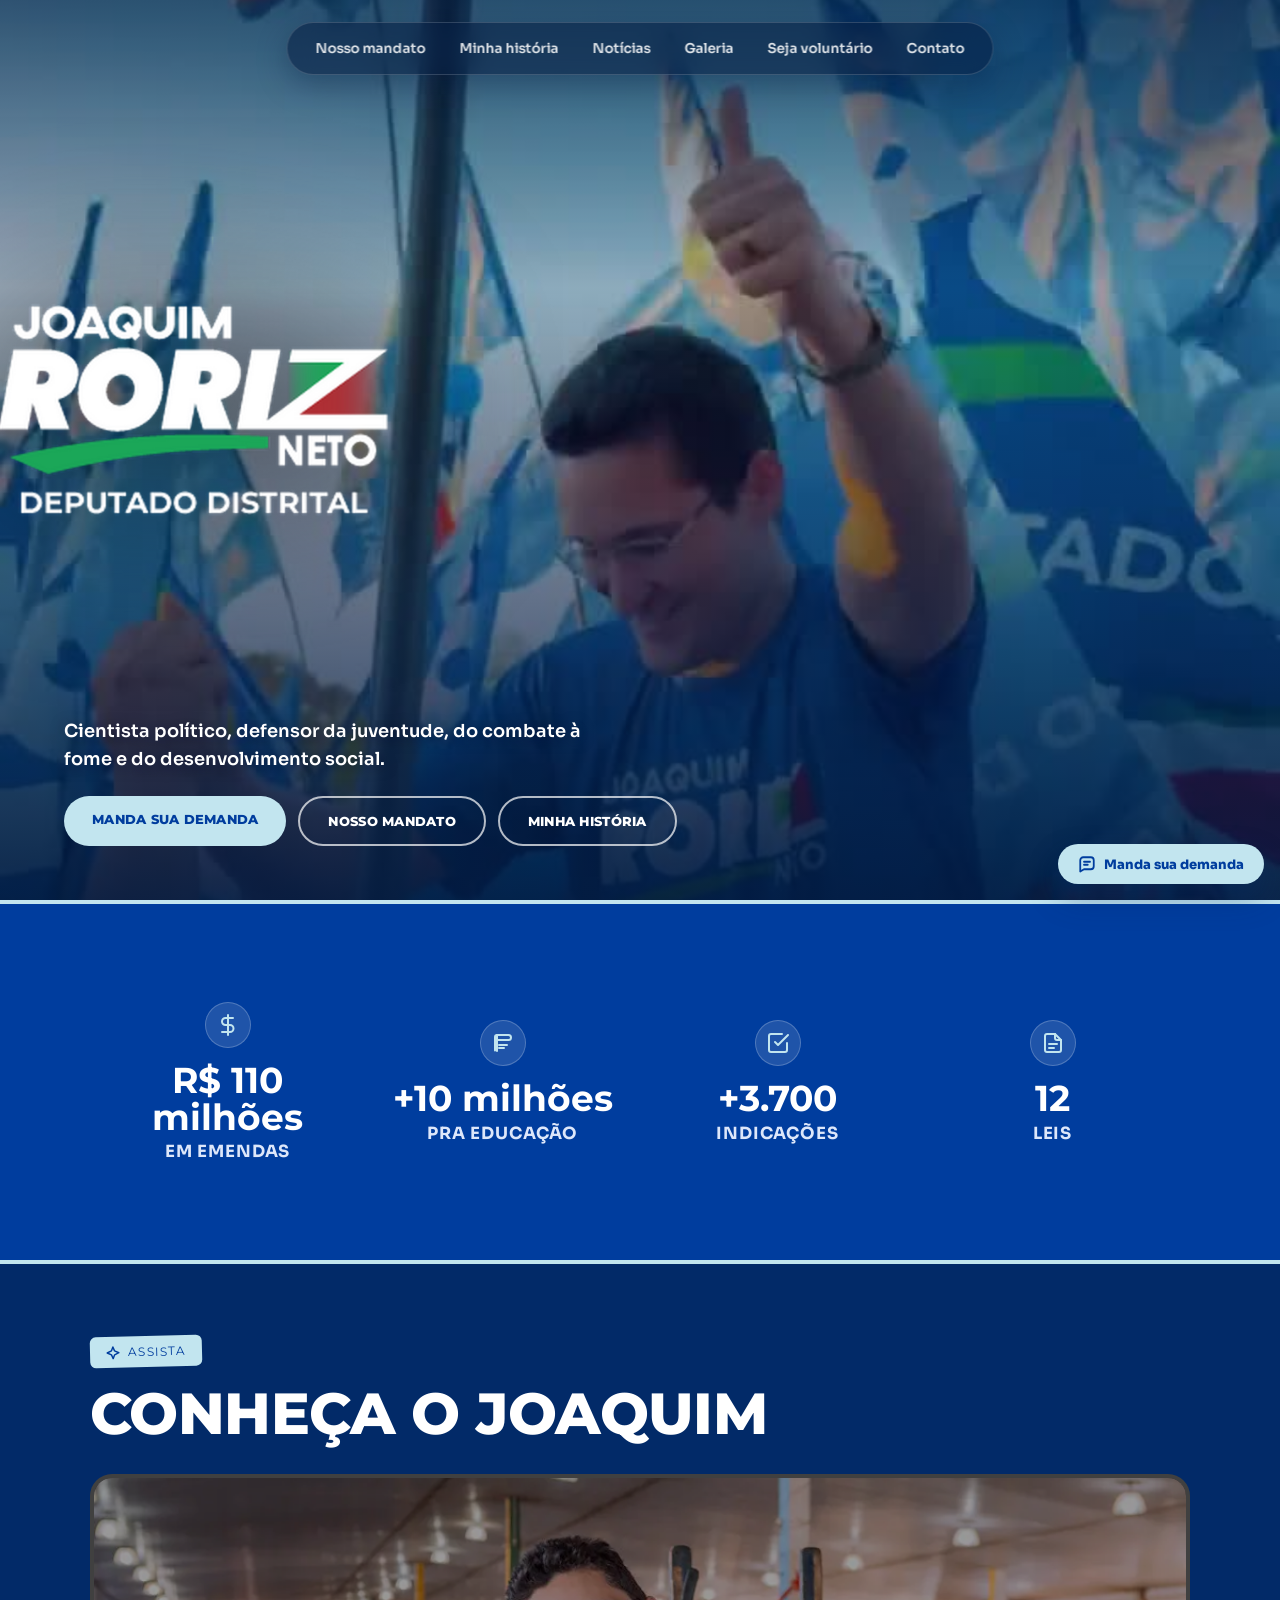
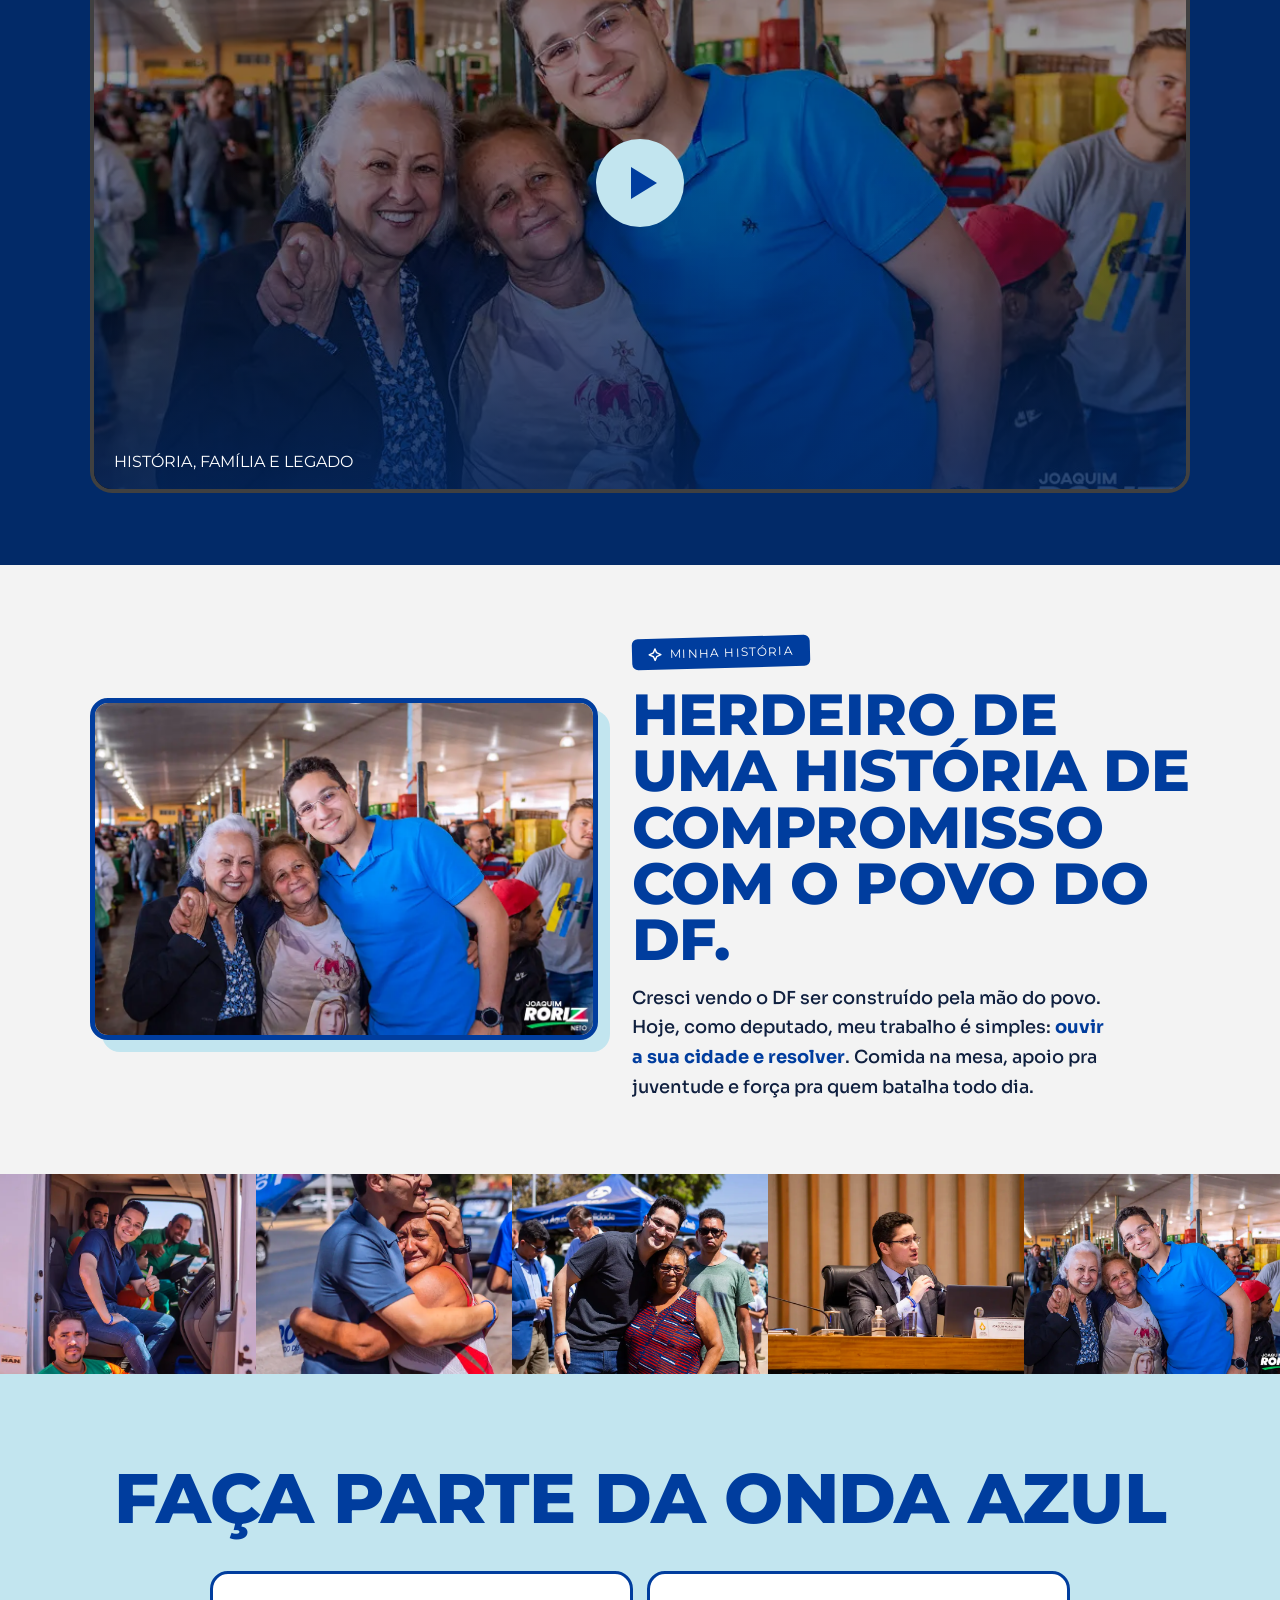
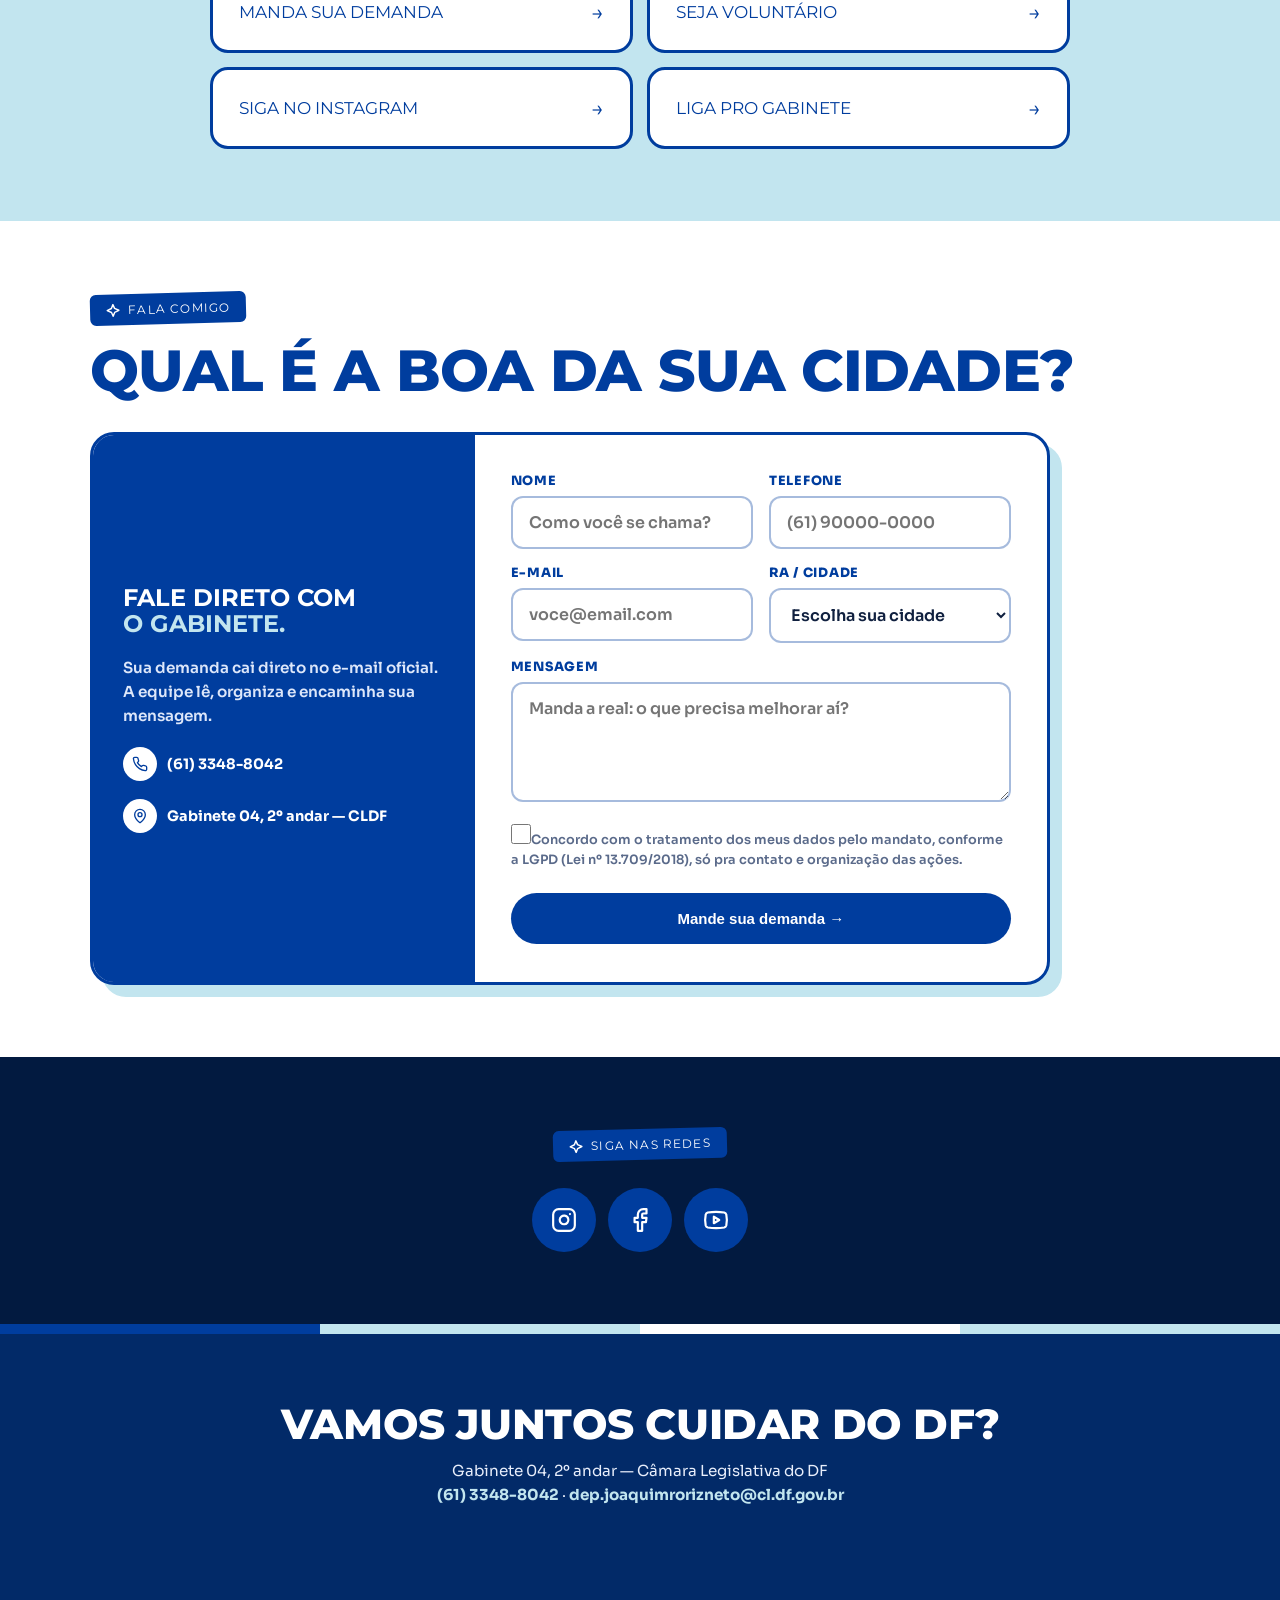
==== commit a81041fc: "Atualiza texto e icones sociais" ====
--- a/index.html
+++ b/index.html
@@ -95,7 +95,7 @@
     <img class="up" src="img/action-2.webp" alt="Joaquim com a população" />
     <div class="up">
       <span class="tag">Minha história</span>
-      <h2 class="display">Filho de Brasília e herdeiro de uma história de compromisso com o DF.</h2>
+      <h2 class="display">Herdeiro de uma história de compromisso com o povo do DF.</h2>
       <p>Cresci vendo o DF ser construído pela mão do povo. Hoje, como deputado, meu trabalho é simples: <strong>ouvir a sua cidade e resolver</strong>. Comida na mesa, apoio pra juventude e força pra quem batalha todo dia.</p>
     </div>
   </div>
@@ -159,9 +159,9 @@
   <div class="wrap up">
     <span class="tag">Siga nas redes</span>
     <div class="social-row">
-      <a href="https://www.instagram.com/joaquimrorizneto/" target="_blank" rel="noreferrer">IG</a>
-      <a href="https://www.facebook.com/joaquimrorizneto/?locale=pt_BR" target="_blank" rel="noreferrer">FB</a>
-      <a href="https://www.youtube.com/channel/UCgU1HtmN7kLGDxk5m6H0QRw" target="_blank" rel="noreferrer">YT</a>
+      <a href="https://www.instagram.com/joaquimrorizneto/" target="_blank" rel="noreferrer" aria-label="Instagram"><svg viewBox="0 0 24 24" aria-hidden="true"><rect width="20" height="20" x="2" y="2" rx="5"/><path d="M16 11.37A4 4 0 1 1 12.63 8 4 4 0 0 1 16 11.37z"/><path d="M17.5 6.5h.01"/></svg></a>
+      <a href="https://www.facebook.com/joaquimrorizneto/?locale=pt_BR" target="_blank" rel="noreferrer" aria-label="Facebook"><svg viewBox="0 0 24 24" aria-hidden="true"><path d="M18 2h-3a5 5 0 0 0-5 5v3H7v4h3v8h4v-8h3.5l.5-4h-4V7a1 1 0 0 1 1-1h3z"/></svg></a>
+      <a href="https://www.youtube.com/channel/UCgU1HtmN7kLGDxk5m6H0QRw" target="_blank" rel="noreferrer" aria-label="YouTube"><svg viewBox="0 0 24 24" aria-hidden="true"><path d="M2.5 17a24.12 24.12 0 0 1 0-10 2.7 2.7 0 0 1 1.9-1.9 49.56 49.56 0 0 1 15.2 0A2.7 2.7 0 0 1 21.5 7a24.12 24.12 0 0 1 0 10 2.7 2.7 0 0 1-1.9 1.9 49.56 49.56 0 0 1-15.2 0A2.7 2.7 0 0 1 2.5 17z"/><path d="m10 15 5-3-5-3z"/></svg></a>
     </div>
   </div>
 </section>
--- a/style.css
+++ b/style.css
@@ -103,6 +103,7 @@
 .social-row a{display:grid;place-items:center;width:64px;height:64px;border-radius:50%;
   background:var(--azul);color:#fff;font-family:var(--font-display);font-size:12px;text-decoration:none;
   transition:transform .2s ease,background .2s ease}
+.social-row a svg{width:26px;height:26px;stroke:currentColor;stroke-width:2;stroke-linecap:round;stroke-linejoin:round;fill:none}
 .social-row a:hover{transform:scale(1.12) rotate(-6deg);background:var(--azul-claro);color:var(--azul)}
 
 footer{background:var(--azul-escuro);color:#e8eefb;text-align:center;padding:56px 22px 110px}
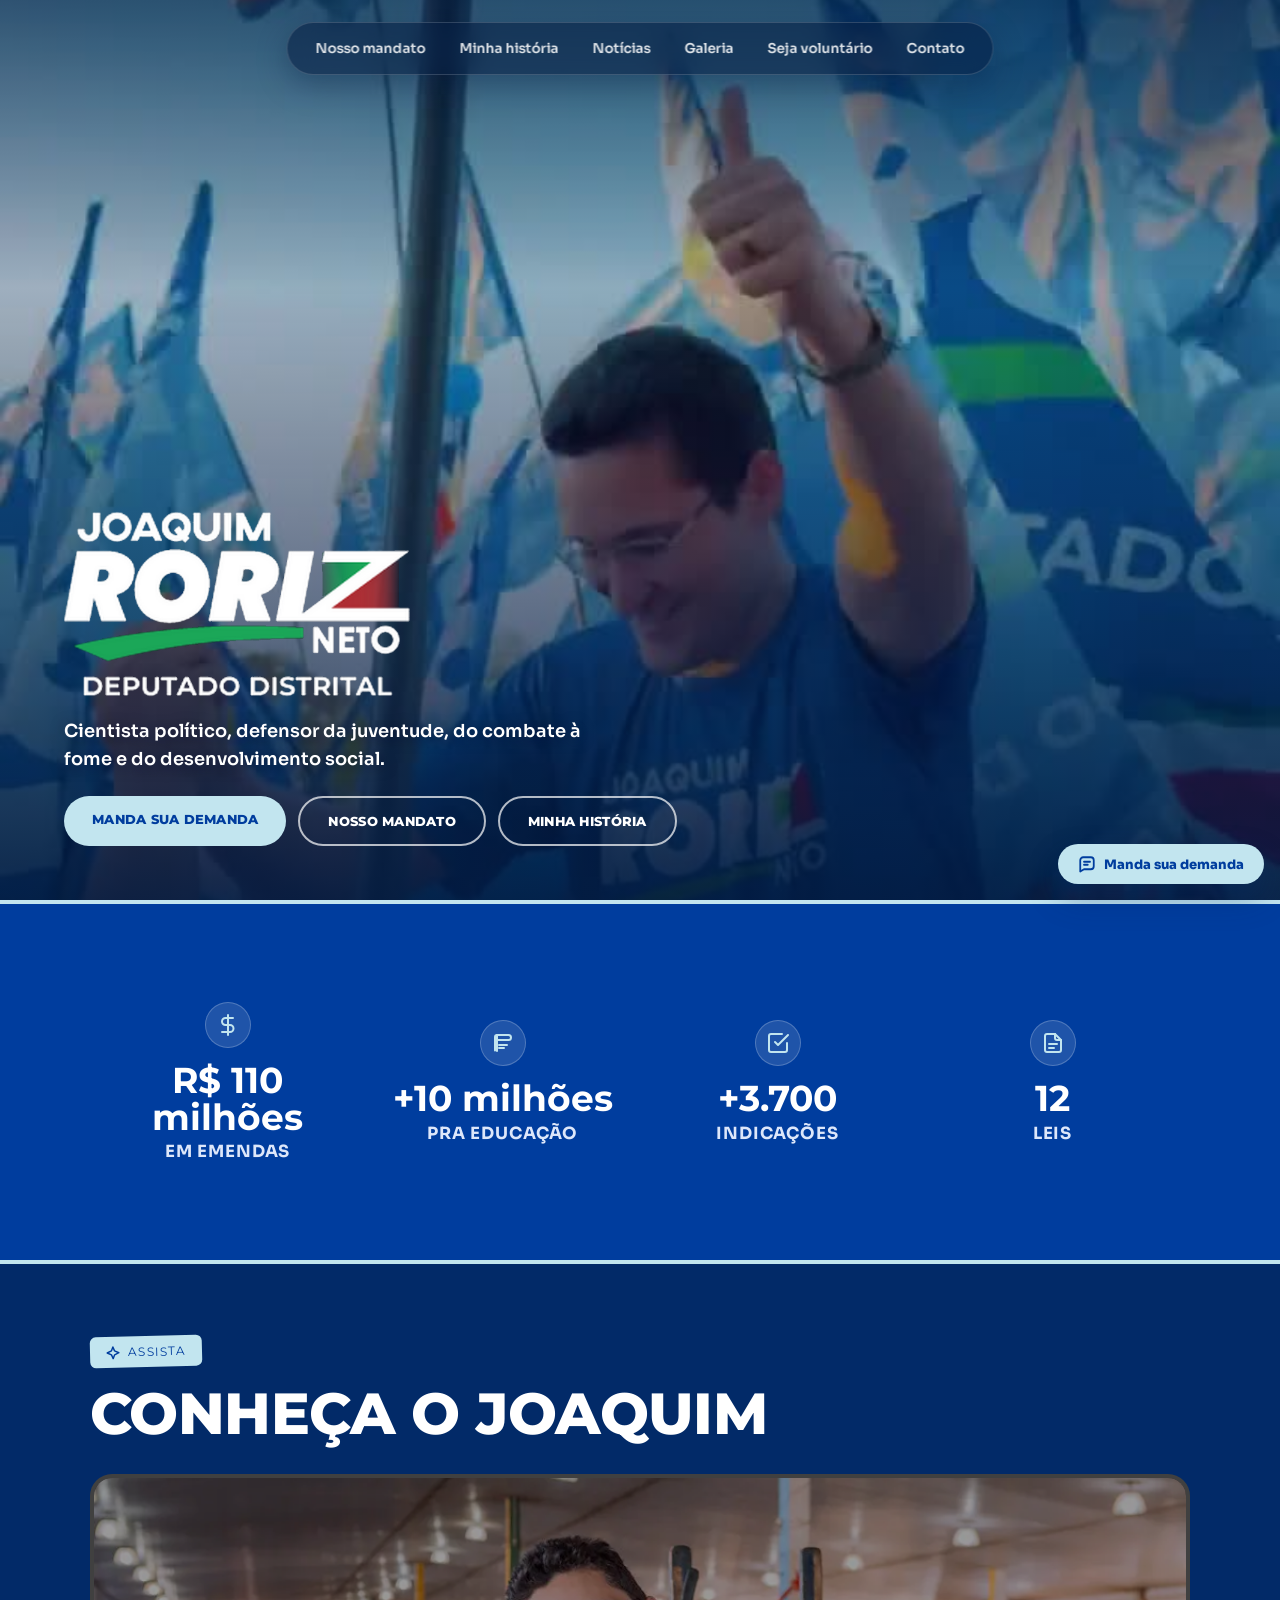
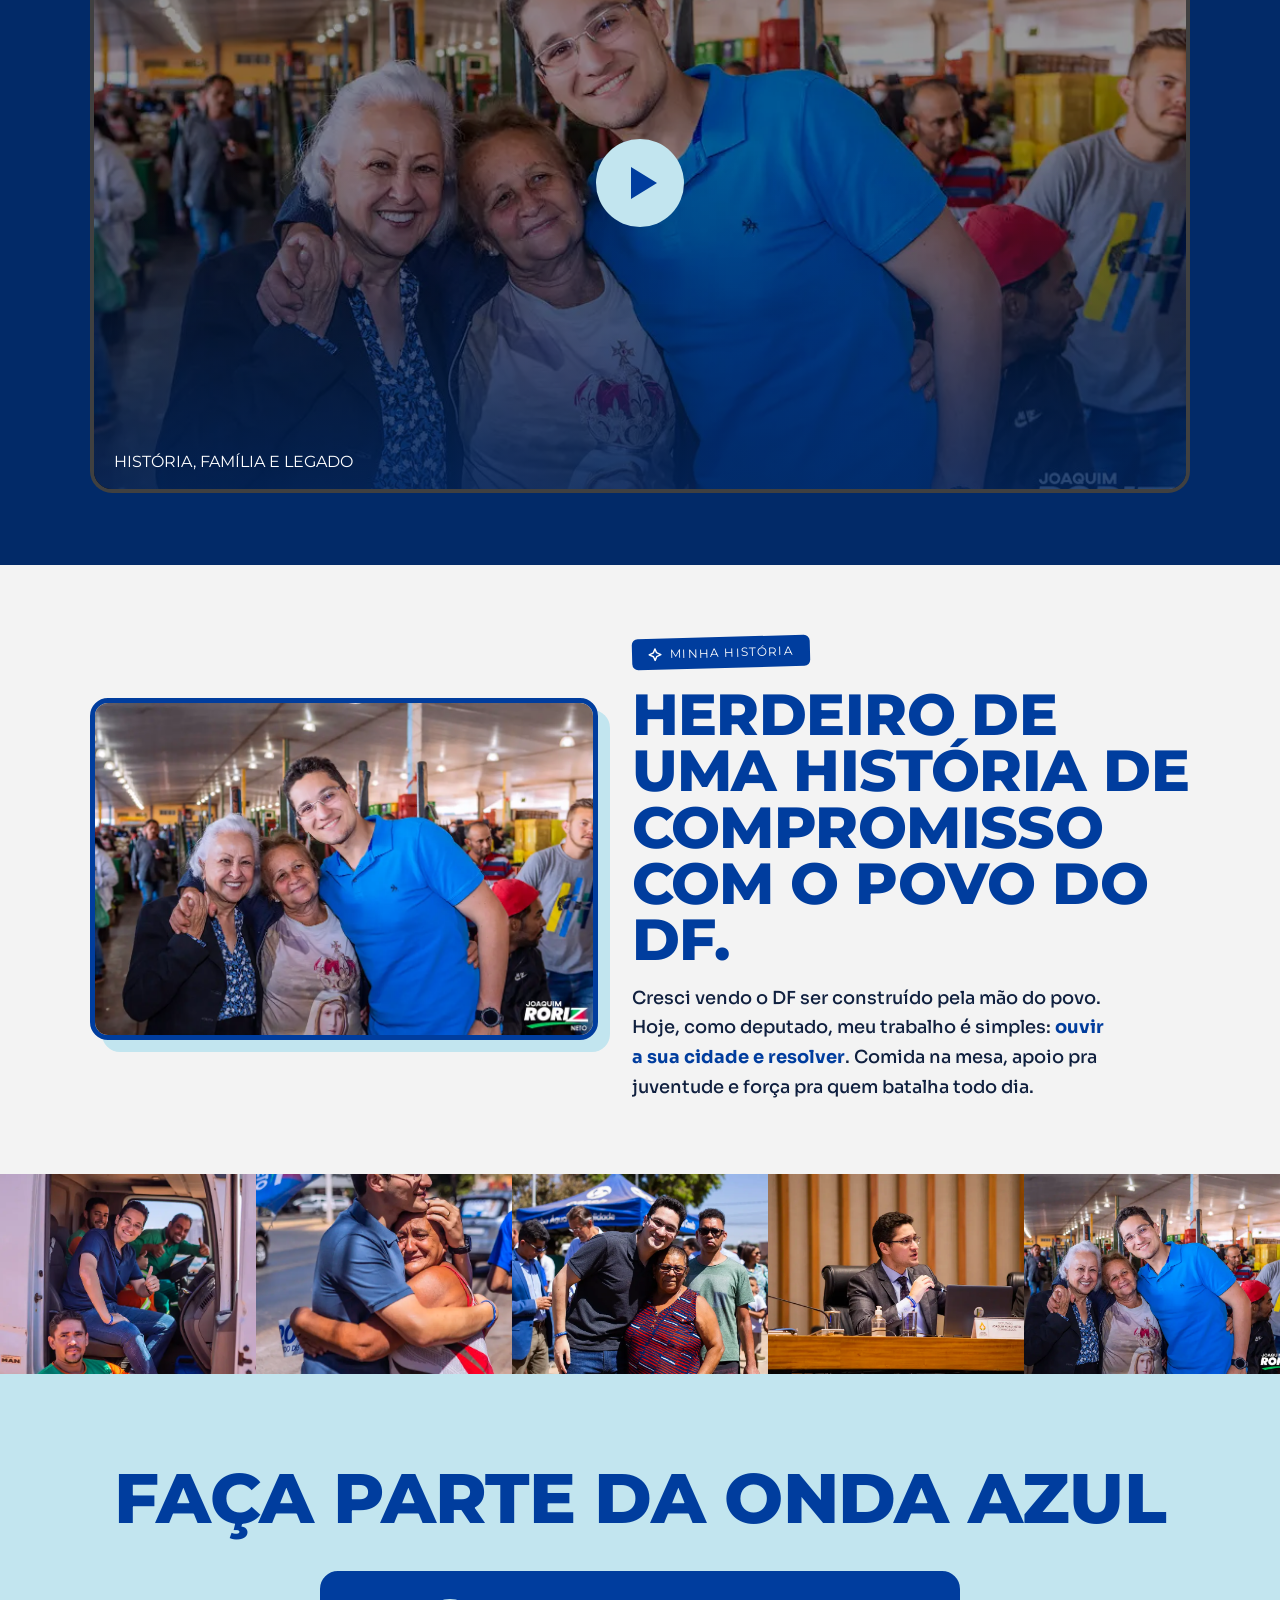
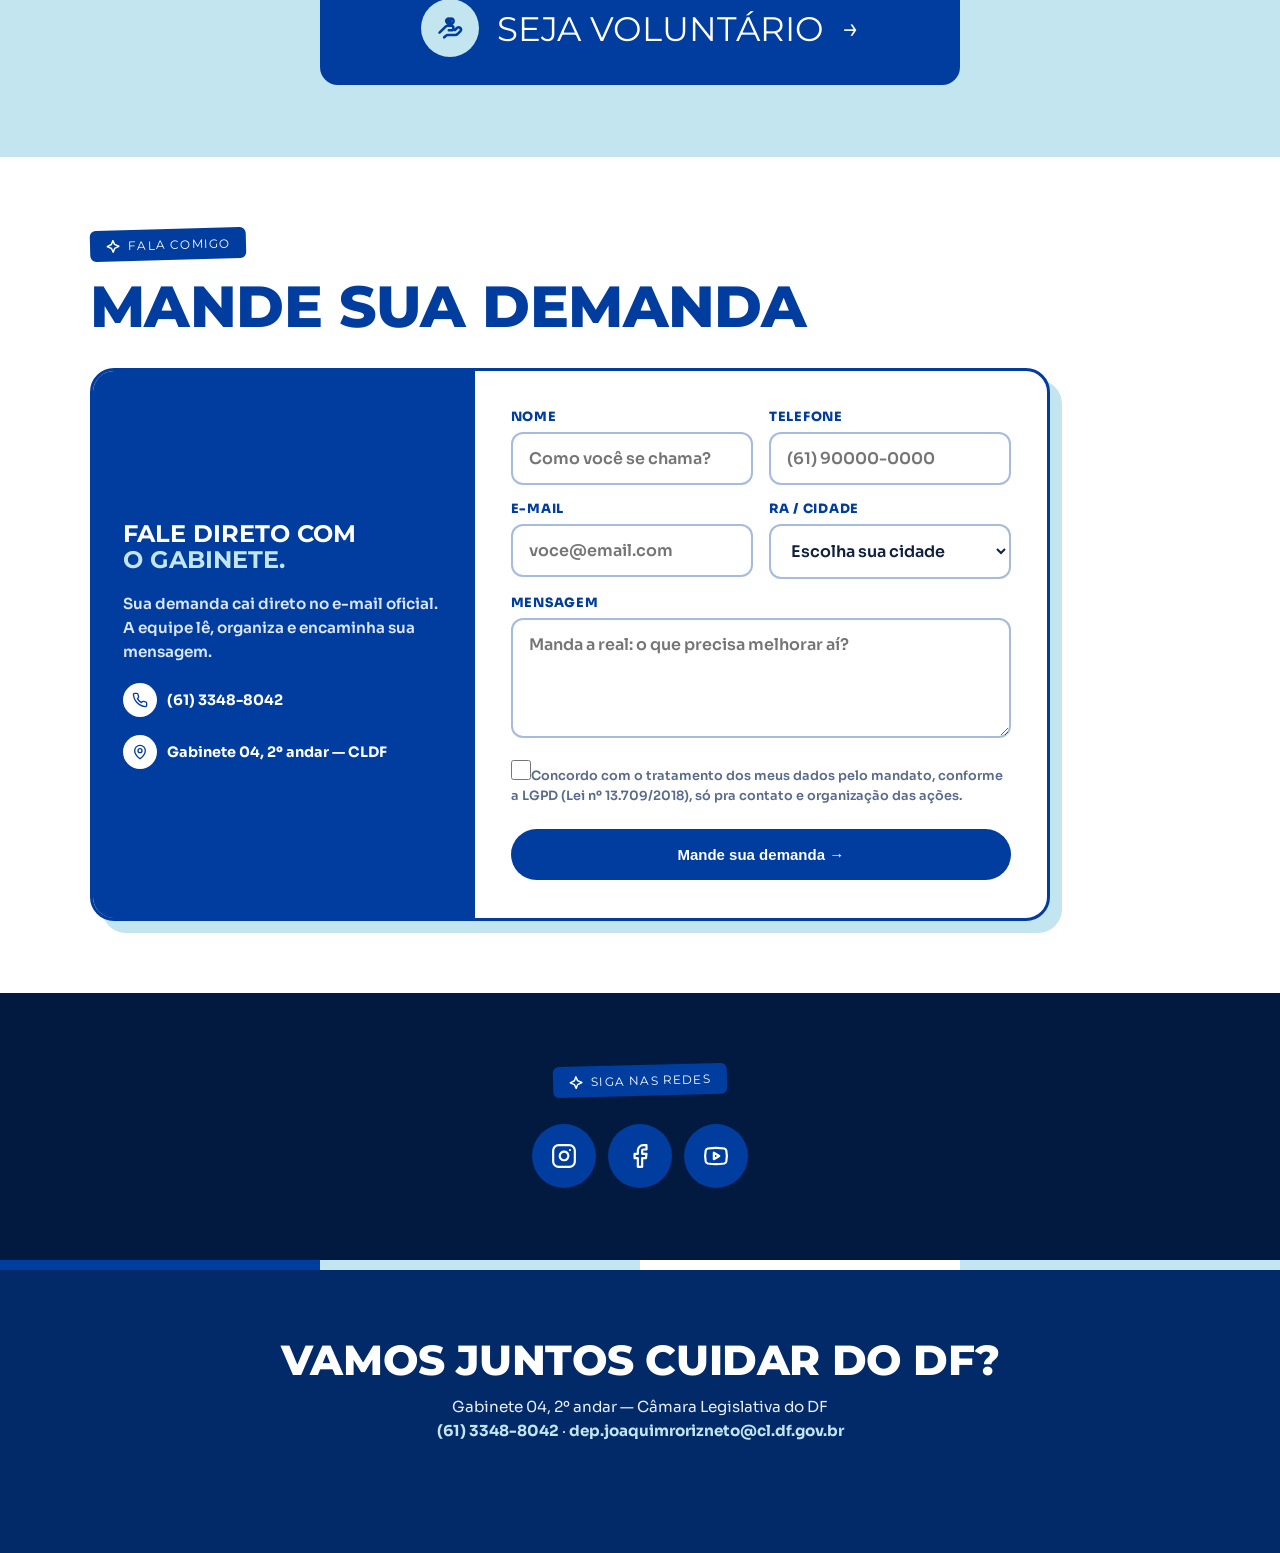
==== commit 847f2438: "Simplifica CTA da Onda Azul" ====
--- a/index.html
+++ b/index.html
@@ -114,19 +114,18 @@
 <section class="blocao">
   <div class="wrap up">
     <h2 class="display">Faça parte da Onda Azul</h2>
-    <div class="big-grid">
-      <a class="big-btn" href="#demanda">Manda sua demanda <span class="seta">→</span></a>
-      <a class="big-btn" href="voluntario/">Seja Voluntário <span class="seta">→</span></a>
-      <a class="big-btn" href="https://www.instagram.com/joaquimrorizneto/" target="_blank" rel="noreferrer">Siga no Instagram <span class="seta">→</span></a>
-      <a class="big-btn" href="tel:+556133488042">Liga pro gabinete <span class="seta">→</span></a>
-    </div>
+    <a class="volunteer-cta" href="voluntario/">
+      <span class="volunteer-icon" aria-hidden="true"><svg xmlns="http://www.w3.org/2000/svg" width="28" height="28" viewBox="0 0 24 24" fill="none" stroke="currentColor" stroke-width="2.2" stroke-linecap="round" stroke-linejoin="round"><path d="M11 14h2a2 2 0 0 0 0-4h-3c-.6 0-1.1.2-1.5.6L3 16"/><path d="m7 20 1.6-1.4c.4-.4.9-.6 1.5-.6H16c1.1 0 2.1-.4 2.8-1.2l2.2-2.2a2 2 0 0 0-2.8-2.8l-2 2"/><path d="M12.5 7.5 12 8l-.5-.5a2.1 2.1 0 1 1 3-3c.8.8.8 2.2 0 3L12 10l-2.5-2.5a2.1 2.1 0 1 1 3-3Z"/></svg></span>
+      <span>Seja Voluntário</span>
+      <span class="seta">→</span>
+    </a>
   </div>
 </section>
 
 <section id="demanda">
   <div class="wrap up">
     <span class="tag">Fala comigo</span>
-    <h2 class="display">Qual é a boa da sua cidade?</h2>
+    <h2 class="display">Mande sua demanda</h2>
     <div class="form-shell">
       <div class="form-side">
         <h3>Fale direto com<br /><em>o gabinete.</em></h3>
--- a/style.css
+++ b/style.css
@@ -96,6 +96,17 @@
   transition:transform .2s ease,background .2s ease,color .2s ease}
 .big-btn:hover{transform:translate(-3px,-3px);background:var(--azul);color:#fff;box-shadow:6px 6px 0 var(--azul-claro)}
 .big-btn .seta{font-size:1.4rem}
+.volunteer-cta{display:flex;align-items:center;justify-content:center;gap:18px;margin:38px auto 0;max-width:640px;
+  min-height:92px;background:var(--azul);border:4px solid var(--azul);border-radius:18px;padding:24px 30px;
+  color:#fff;text-decoration:none;font-family:var(--font-display);text-transform:uppercase;font-size:clamp(1.25rem,4vw,2.1rem);
+  transition:transform .2s ease,background .2s ease,color .2s ease,box-shadow .2s ease}
+.volunteer-cta:hover{transform:translate(-4px,-4px);background:#fff;color:var(--azul);box-shadow:8px 8px 0 var(--azul)}
+.volunteer-icon{display:grid;place-items:center;width:58px;height:58px;flex:0 0 58px;border-radius:50%;background:var(--azul-claro);color:var(--azul)}
+.volunteer-cta .seta{font-size:1.8rem;line-height:1}
+@media(max-width:620px){
+  .volunteer-cta{min-height:84px;padding:20px 18px;gap:12px}
+  .volunteer-icon{width:48px;height:48px;flex-basis:48px}
+}
 
 /* redes */
 .redes{text-align:center}
@@ -290,6 +301,19 @@
 .galeria-grid figure{margin:0;border-radius:16px;overflow:hidden;border:3px solid var(--azul);aspect-ratio:4/3;background:var(--azul)}
 .galeria-grid img{width:100%;height:100%;object-fit:cover;transition:transform .4s ease}
 .galeria-grid figure:hover img{transform:scale(1.06)}
+.gallery-viewer{margin-top:34px}
+.gallery-main{position:relative;margin:0;overflow:hidden;border:5px solid var(--azul);border-radius:22px;background:var(--azul);
+  aspect-ratio:16/9;box-shadow:12px 12px 0 var(--azul-claro)}
+.gallery-main img{width:100%;height:100%;object-fit:cover;display:block}
+.gallery-main figcaption{position:absolute;left:18px;bottom:16px;z-index:2;border-radius:999px;background:rgba(2,42,104,.88);
+  color:#fff;font-weight:800;font-size:.8rem;text-transform:uppercase;letter-spacing:.05em;padding:10px 14px}
+.gallery-thumbs{display:grid;grid-template-columns:repeat(3,1fr);gap:10px;margin-top:24px}
+.gallery-thumb{aspect-ratio:4/3;overflow:hidden;border:3px solid transparent;border-radius:14px;background:var(--azul);padding:0;cursor:pointer;
+  transition:transform .2s ease,border-color .2s ease,box-shadow .2s ease}
+.gallery-thumb:hover{transform:translateY(-2px)}
+.gallery-thumb.is-active{border-color:var(--azul);box-shadow:0 0 0 4px var(--azul-claro)}
+.gallery-thumb img{width:100%;height:100%;object-fit:cover;display:block}
+@media(min-width:820px){.gallery-thumbs{grid-template-columns:repeat(6,1fr)}}
 .form-grid label.lgpd{text-transform:none;letter-spacing:0;font-size:.8rem;font-weight:600;color:#5a6a8a}
 
 /* tl3 */
@@ -371,13 +395,13 @@
 body.menu-open .burger.pburger{border-color:#fff}
 
 /* conteudo bottom-left */
-.phero-content{position:absolute;z-index:5;left:0;right:clamp(20px,5vw,72px);
-  top:clamp(96px,13vh,150px);bottom:clamp(34px,6vh,72px);display:flex;flex-direction:column;align-items:flex-start;gap:22px}
-.pmark{position:absolute;top:0;left:0;display:inline-block;background:transparent;border-radius:0;padding:0;
+.phero-content{position:absolute;z-index:5;left:clamp(20px,5vw,72px);right:clamp(20px,5vw,72px);
+  top:clamp(118px,16vh,180px);bottom:clamp(34px,6vh,72px);display:flex;flex-direction:column;align-items:flex-start;gap:22px}
+.pmark{position:static;margin-top:auto;display:inline-block;background:transparent;border-radius:0;padding:0;
   box-shadow:none;opacity:0;transform:translateY(38px);
   animation:pheroUp 1s cubic-bezier(.22,.7,.24,1) .15s forwards}
-.pmark img{display:block;width:clamp(680px,68vw,1160px);max-width:none;height:auto;transform:translateX(-24%)}
-.pcopy{margin-top:auto;font-family:var(--font-sans);color:#fff;font-weight:600;font-size:clamp(1.05rem,1.4vw,1.35rem);
+.pmark img{display:block;width:clamp(310px,26vw,430px);max-width:none;height:auto}
+.pcopy{margin-top:0;font-family:var(--font-sans);color:#fff;font-weight:600;font-size:clamp(1.05rem,1.4vw,1.35rem);
   line-height:1.55;max-width:520px;text-shadow:0 2px 14px rgba(2,26,64,.6);
   opacity:0;transform:translateY(24px);animation:pheroUp .9s cubic-bezier(.22,.7,.24,1) .5s forwards}
 .ppills{display:flex;flex-wrap:wrap;gap:12px;opacity:0;transform:translateY(24px);
@@ -397,18 +421,18 @@
 }
 
 @media(max-width:860px){
-  .phero-content{align-items:flex-start;text-align:center;left:0;right:18px;top:72px;bottom:34px;justify-content:flex-start;gap:16px}
-  .pmark{position:static;padding:0;border-radius:0}
-  .pmark img{width:min(94vw,430px);transform:translateX(-22%)}
-  .pcopy{align-self:center;margin-top:0;max-width:360px;font-size:1.12rem;line-height:1.45}
-  .ppills{align-self:center;flex-direction:column;align-items:stretch;width:min(88vw,340px);margin-top:auto}
+  .phero-content{align-items:center;text-align:center;left:18px;right:18px;top:72px;bottom:34px;justify-content:flex-start;gap:14px}
+  .pmark{position:static;margin-top:0;padding:0;border-radius:0}
+  .pmark img{width:min(72vw,360px)}
+  .pcopy{align-self:center;margin-top:auto;max-width:360px;font-size:1.12rem;line-height:1.45}
+  .ppills{align-self:center;flex-direction:column;align-items:stretch;width:min(88vw,340px);margin-top:4px}
   .ppill{text-align:center;padding:15px 22px}
   .burger.pburger{top:20px;right:18px}
   body.home-video .float{display:none}
 }
 @media(min-width:861px) and (max-width:1280px){
-  .pmark img{width:clamp(620px,58vw,860px)}
+  .pmark img{width:clamp(280px,27vw,360px)}
 }
 @media(min-width:861px){
-  .pcopy,.ppills{margin-left:clamp(20px,5vw,72px)}
-}
+  .pcopy,.ppills{margin-left:0}
+}
